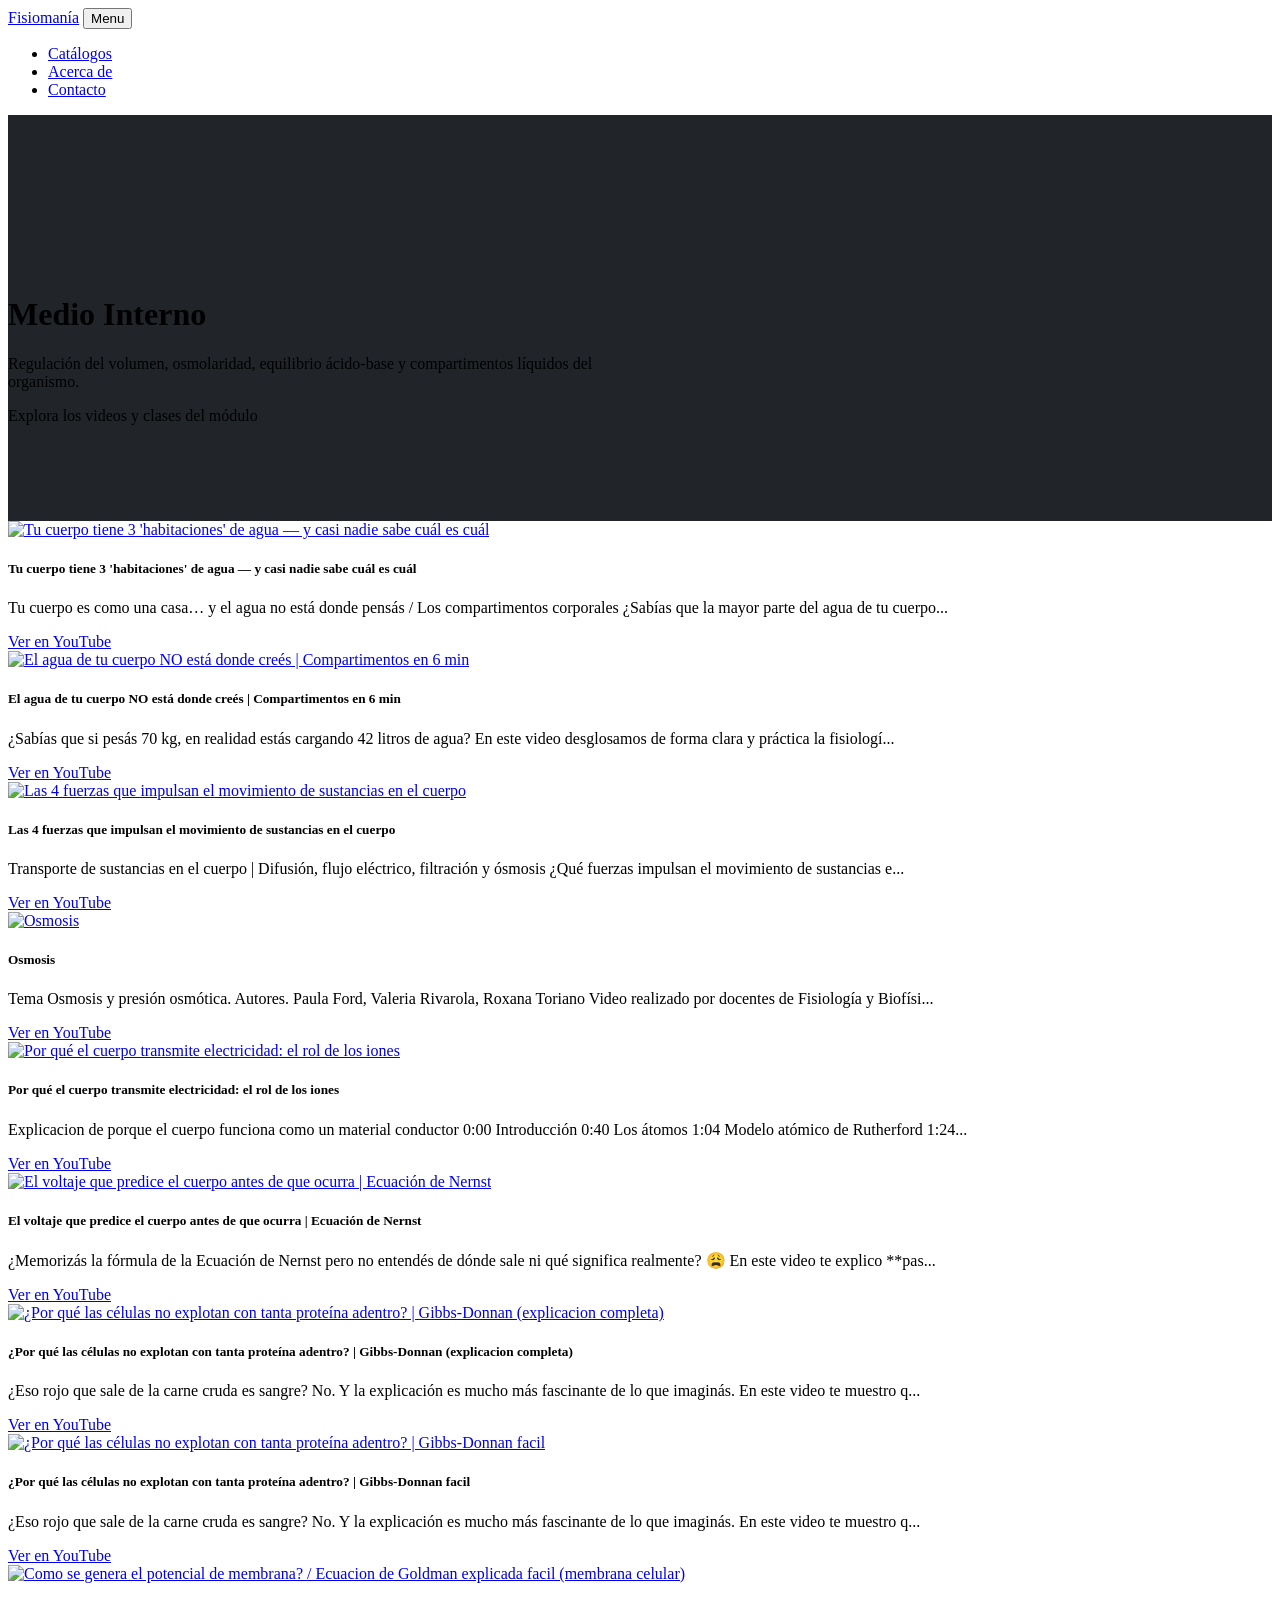
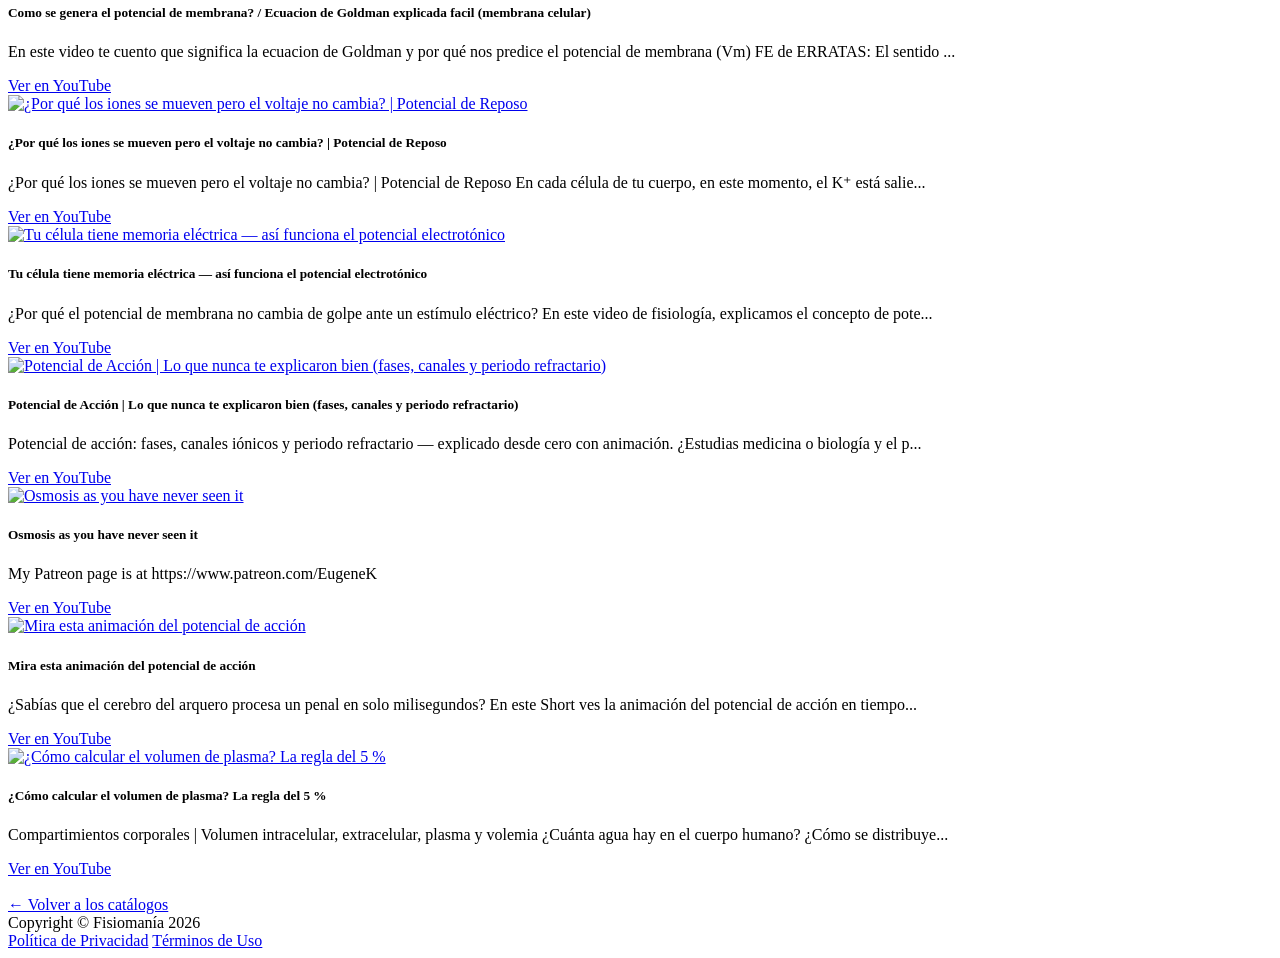
==== medio-interno.html @ 8b7e2e31 "Update medio-interno.html" ====
<!DOCTYPE html>
<html lang="es">
    <head>
       <!-- Google tag (gtag.js) -->
<script async src="https://www.googletagmanager.com/gtag/js?id=G-X6X1NQJZHP"></script>
<script>
  window.dataLayer = window.dataLayer || [];
  function gtag(){dataLayer.push(arguments);}
  gtag('js', new Date());

  gtag('config', 'G-X6X1NQJZHP');
</script>
        <meta name="description" content="Videos y clases de fisiología del medio interno: regulación del volumen, osmolaridad y compartimentos líquidos del organismo, explicados por la Dra. Valeria Rivarola." />
<meta name="keywords" content="medio interno fisiologia, osmolaridad, compartimentos liquidos corporales, equilibrio acido base, fisiologia uba" />
<meta name="author" content="Dra. Valeria Rivarola" />
<title>Medio Interno: Osmolaridad y Compartimentos Líquidos | Fisiomanía</title>

<link rel="canonical" href="https://fisiomania.github.io/web/medio-interno.html" />

<meta property="og:type" content="website" />
<meta property="og:title" content="Medio Interno: Osmolaridad y Compartimentos Líquidos | Fisiomanía" />
<meta property="og:description" content="Videos y clases de fisiología del medio interno explicados por la Dra. Valeria Rivarola." />
<meta property="og:url" content="https://fisiomania.github.io/web/medio-interno.html" />
<meta property="og:image" content="https://fisiomania.github.io/web/assets/img/Medio Interno.png" />
<meta property="og:locale" content="es_ES" />

<meta name="twitter:card" content="summary_large_image" />
<meta name="twitter:title" content="Medio Interno: Osmolaridad y Compartimentos Líquidos | Fisiomanía" />
<meta name="twitter:description" content="Videos y clases de fisiología del medio interno explicados por la Dra. Valeria Rivarola." />
<meta name="twitter:image" content="https://fisiomania.github.io/web/assets/img/Medio Interno.png" />

<script type="application/ld+json">
{
  "@context": "https://schema.org",
  "@type": "CollectionPage",
  "name": "Medio Interno - Fisiomanía",
  "description": "Videos y clases de fisiología del medio interno: regulación del volumen, osmolaridad y compartimentos líquidos del organismo.",
  "url": "https://fisiomania.github.io/web/medio-interno.html",
  "isPartOf": {
    "@type": "EducationalOrganization",
    "name": "Fisiomanía",
    "url": "https://fisiomania.github.io/web/index.html"
  }
}
</script>
    </head>
    <body id="page-top">
        <!-- Navigation-->
        <nav class="navbar navbar-expand-lg navbar-dark bg-dark fixed-top" id="mainNav">
            <div class="container">
                <a class="navbar-brand text-uppercase font-weight-bold" href="index.html">Fisiomanía</a>
                <button class="navbar-toggler" type="button" data-bs-toggle="collapse" data-bs-target="#navbarResponsive" aria-controls="navbarResponsive" aria-expanded="false" aria-label="Toggle navigation">
                    Menu
                    <i class="fas fa-bars ms-1"></i>
                </button>
                <div class="collapse navbar-collapse" id="navbarResponsive">
                    <ul class="navbar-nav text-uppercase ms-auto py-4 py-lg-0">
                        <li class="nav-item"><a class="nav-link" href="index.html#portfolio">Catálogos</a></li>
                        <li class="nav-item"><a class="nav-link" href="index.html#about">Acerca de</a></li>
                        <li class="nav-item"><a class="nav-link" href="index.html#contact">Contacto</a></li>
                    </ul>
                </div>
            </div>
        </nav>

        <!-- Masthead / Cabecera con alineación a la izquierda -->
        <header class="masthead text-white" style="padding-top: 10rem; padding-bottom: 5rem; background-color: #212529;">
            <div class="container">
                <div class="row align-items-center">
                    <div class="col-lg-8 text-start">
                        <h1 class="display-4 fw-bold mb-3">Medio Interno</h1>
                        <p class="text-white-50 mb-3" style="max-width: 600px;">Regulación del volumen, osmolaridad, equilibrio ácido-base y compartimentos líquidos del organismo.</p>
                        <p class="lead text-white mb-0">Explora los videos y clases del módulo</p>
                    </div>
                </div>
            </div>
        </header>

       <!-- Sección de Videos (Grid Dinámico con fondo oscuro) -->
        <section class="page-section bg-dark text-white py-5" id="videos-medio-interno">
            <div class="container">
                <!-- Contenedor donde se cargarán los videos desde medio-interno.json -->
                <div class="row" id="contenedor-videos">
                    <div class="text-center py-5">
                        <div class="spinner-border text-light" role="status">
                            <span class="visually-hidden">Cargando videos...</span>
                        </div>
                        <p class="text-white-50 mt-3">Cargando clases de medio interno...</p>
                    </div>
                </div>
                
                <!-- Formulario de Tally (Afuera del contenedor que se borra, para que quede fijo abajo) -->
                <div class="row justify-content-center mt-5">
                    <div class="col-lg-6 text-center">
                        <iframe data-tally-src="https://tally.so/embed/RGO5Vj?alignLeft=1&hideTitle=1&transparentBackground=1&dynamicHeight=1&source=mediointerno" loading="lazy" width="100%" height="10" frameborder="0" marginheight="0" marginwidth="0" title="Fedback Fisio Mania"></iframe>
                        <script>var d=document,w="https://tally.so/widgets/embed.js",v=function(){"undefined"!=typeof Tally?Tally.loadEmbeds():d.querySelectorAll("iframe[data-tally-src]:not([src])").forEach((function(e){e.src=e.dataset.tallySrc}))};if("undefined"!=typeof Tally)v();else if(d.querySelector('script[src="'+w+'"]')==null){var s=d.createElement("script");s.src=w,s.onload=v,s.onerror=v,d.body.appendChild(s);}</script>
                    </div>
                </div>
                
                <!-- Botón para volver al inicio -->
                <div class="text-center mt-4">
                    <a href="index.html#portfolio" class="btn btn-outline-light btn-lg text-uppercase">← Volver a los catálogos</a>
                </div>
            </div>
        </section>
        <!-- Footer-->
        <footer class="footer py-4 bg-black text-white">
            <div class="container">
                <div class="row align-items-center">
                    <div class="col-lg-4 text-lg-start">Copyright &copy; Fisiomanía 2026</div>
                    <div class="col-lg-4 my-3 my-lg-0 text-center">
                        <a class="btn btn-dark btn-social mx-2" href="https://www.youtube.com/channel/UCHf85J5ad4OTphK9Aykw3cg" target="_blank" aria-label="YouTube"><i class="fab fa-youtube"></i></a>
                    </div>
                    <div class="col-lg-4 text-lg-end">
                        <a class="link-light text-decoration-none me-3" href="#!">Política de Privacidad</a>
                        <a class="link-light text-decoration-none" href="#!">Términos de Uso</a>
                    </div>
                </div>
            </div>
        </footer>

        <!-- Bootstrap core JS-->
        <script src="https://cdn.jsdelivr.net/npm/bootstrap@5.2.3/dist/js/bootstrap.bundle.min.js"></script>
        <!-- Core theme JS-->
        <script src="js/scripts.js"></script>

        <!-- Script inteligente que detecta la página actual (medio-interno) y carga medio-interno.json automáticamente -->
        <script>
            document.addEventListener("DOMContentLoaded", function () {
                const paginaActual = window.location.pathname.split("/").pop().replace(".html", "");
                const archivoJson = (paginaActual && paginaActual !== "") ? `${paginaActual}.json` : "medio-interno.json";

                fetch(archivoJson)
                    .then(response => {
                        if (!response.ok) {
                            throw new Error(`No se pudo cargar el archivo ${archivoJson}.`);
                        }
                        return response.json();
                    })
                    .then(videos => {
                        const contenedor = document.getElementById('contenedor-videos');
                        contenedor.innerHTML = ""; // Limpiar indicador de carga

                        if (videos.length === 0) {
                            contenedor.innerHTML = '<div class="col-12 text-center"><p class="text-white-50">No hay videos disponibles en este momento.</p></div>';
                            return;
                        }

                        videos.forEach(video => {
                            const videoUrl = `https://www.youtube.com/watch?v=${video.videoId}`;
                            
                            let desc = video.description ? video.description : "Sin descripción disponible.";
                            if (desc.length > 140) {
                                desc = desc.substring(0, 140) + "...";
                            }

                            const col = document.createElement('div');
                            col.className = "col-lg-4 col-sm-6 mb-4";
                            
                            col.innerHTML = `
                                <div class="card h-100 shadow border-secondary bg-secondary text-white">
                                    <!-- Miniatura como link directo a YouTube sin flechas ni capas -->
                                    <a href="${videoUrl}" target="_blank">
                                        <img src="${video.thumbnail}" class="card-img-top" alt="${video.title}" style="height: 200px; object-fit: cover;">
                                    </a>
                                    <!-- Cuerpo de la tarjeta -->
                                    <div class="card-body d-flex flex-column">
                                        <h5 class="card-title fw-bold text-white fs-6 mb-2">${video.title}</h5>
                                        <div class="p-3 bg-dark rounded shadow-sm mt-2 border-start border-primary border-4 flex-grow-1">
                                            <p class="card-text text-light small mb-0">${desc}</p>
                                        </div>
                                        <div class="mt-3">
                                            <a href="${videoUrl}" target="_blank" class="btn btn-sm btn-light text-uppercase fw-bold w-100">
                                                Ver en YouTube <i class="fas fa-external-link-alt ms-1"></i>
                                            </a>
                                        </div>
                                    </div>
                                </div>
                            `;
                            contenedor.appendChild(col);
                        });
                    })
                    .catch(error => {
                        console.error("Error:", error);
                        document.getElementById('contenedor-videos').innerHTML = `
                            <div class="col-12 text-center">
                                <div class="alert alert-warning shadow-sm" role="alert">
                                    <i class="fas fa-exclamation-triangle me-2"></i> 
                                    Aún no se ha generado el archivo <strong>${archivoJson}</strong>. Ejecuta tu script de Python <code class="text-dark">actualizar_videos.py</code> para crearlo.
                                </div>
                            </div>
                        `;
                    });
            });
        </script>
    </body>
</html>
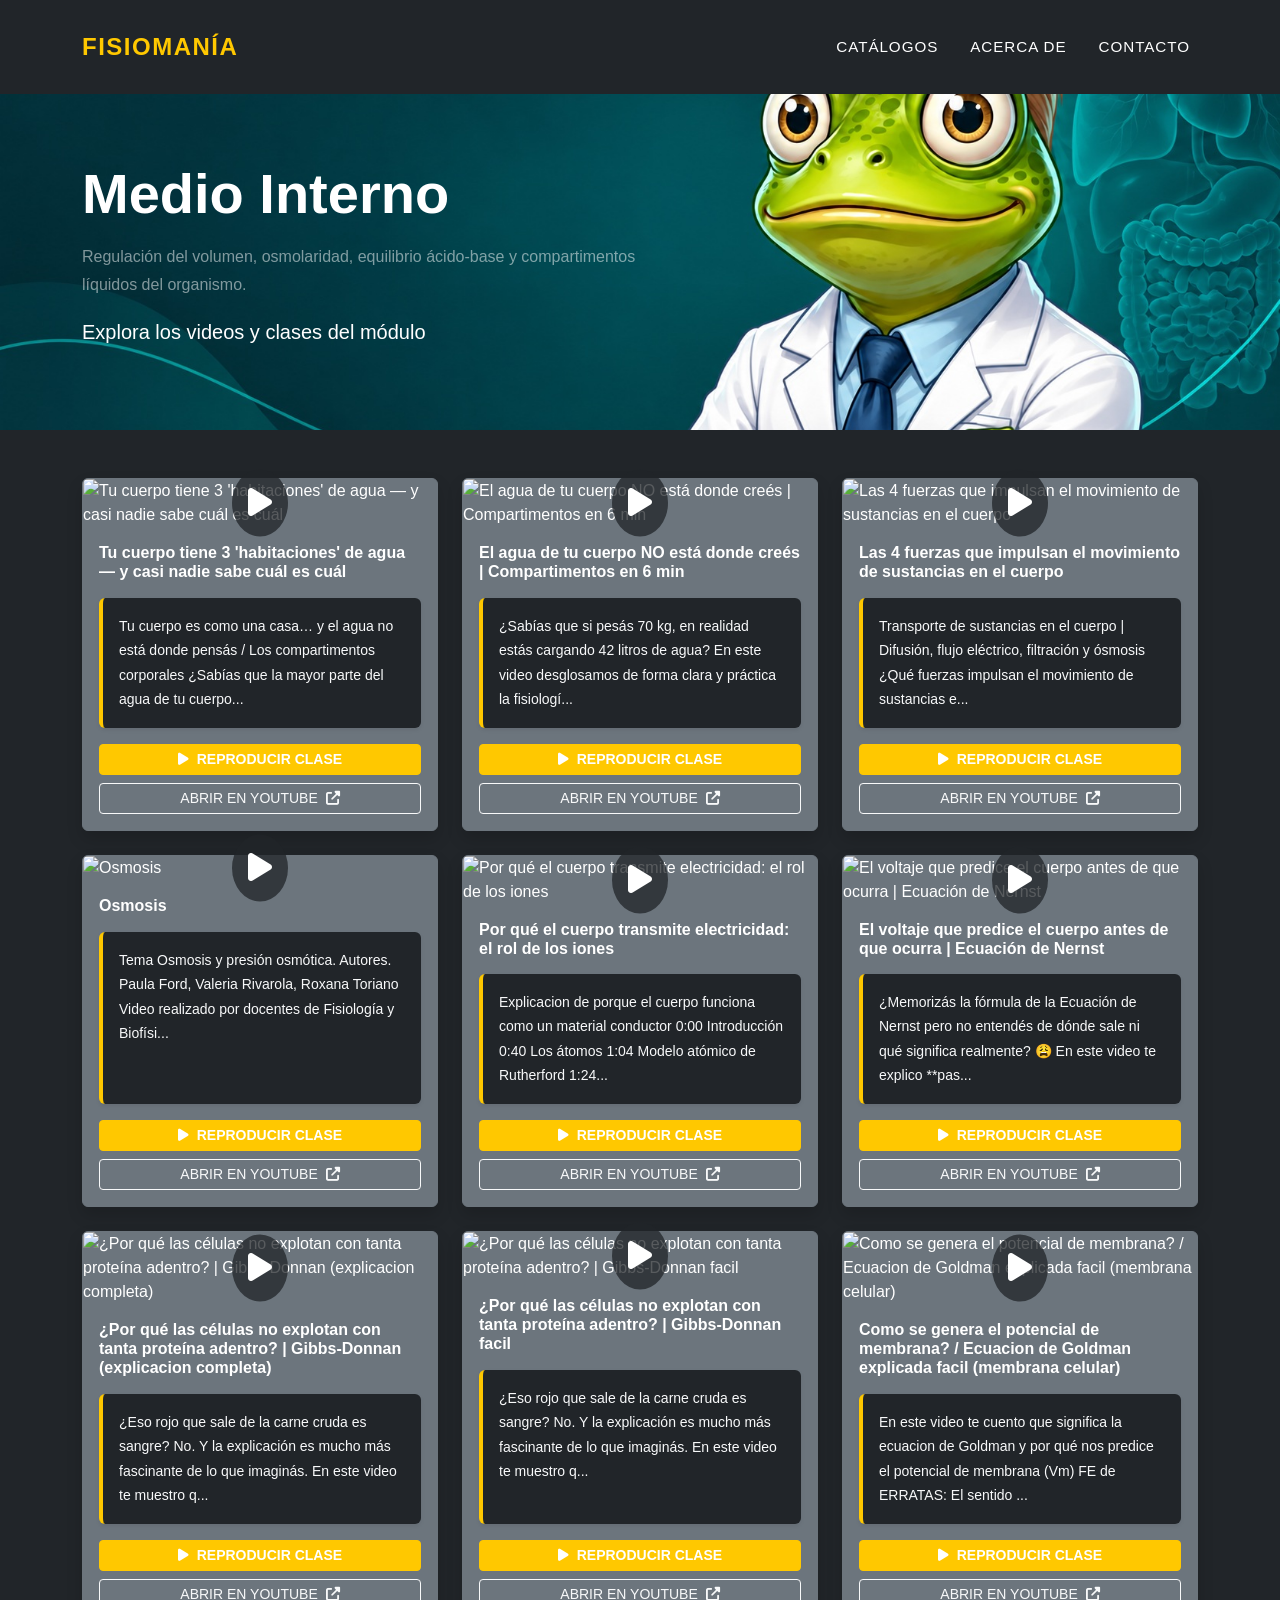
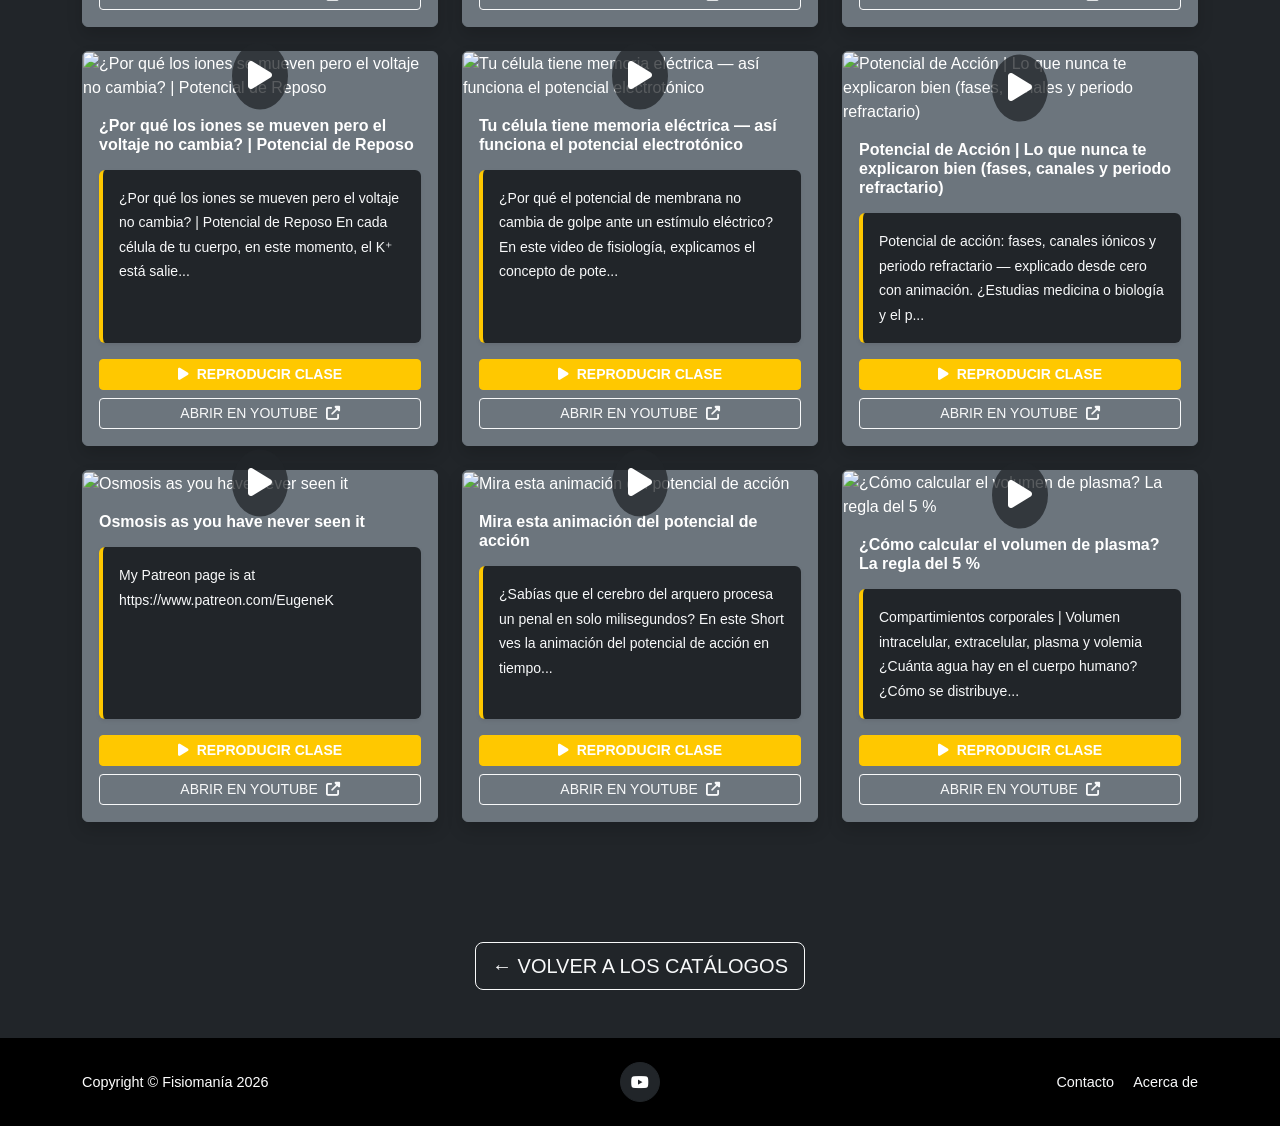
==== commit a567625e: "Update medio-interno.html" ====
--- a/medio-interno.html
+++ b/medio-interno.html
@@ -1,56 +1,65 @@
 <!DOCTYPE html>
 <html lang="es">
     <head>
-       <!-- Google tag (gtag.js) -->
-<script async src="https://www.googletagmanager.com/gtag/js?id=G-X6X1NQJZHP"></script>
-<script>
-  window.dataLayer = window.dataLayer || [];
-  function gtag(){dataLayer.push(arguments);}
-  gtag('js', new Date());
-
-  gtag('config', 'G-X6X1NQJZHP');
-</script>
+        <!-- Google tag (gtag.js) -->
+        <script async src="https://www.googletagmanager.com/gtag/js?id=G-X6X1NQJZHP"></script>
+        <script>
+            window.dataLayer = window.dataLayer || [];
+            function gtag(){dataLayer.push(arguments);}
+            gtag('js', new Date());
+            gtag('config', 'G-X6X1NQJZHP');
+        </script>
+
+        <meta charset="UTF-8">
+        <meta name="viewport" content="width=device-width, initial-scale=1.0">
         <meta name="description" content="Videos y clases de fisiología del medio interno: regulación del volumen, osmolaridad y compartimentos líquidos del organismo, explicados por la Dra. Valeria Rivarola." />
-<meta name="keywords" content="medio interno fisiologia, osmolaridad, compartimentos liquidos corporales, equilibrio acido base, fisiologia uba" />
-<meta name="author" content="Dra. Valeria Rivarola" />
-<title>Medio Interno: Osmolaridad y Compartimentos Líquidos | Fisiomanía</title>
-
-<link rel="canonical" href="https://fisiomania.github.io/web/medio-interno.html" />
-
-<meta property="og:type" content="website" />
-<meta property="og:title" content="Medio Interno: Osmolaridad y Compartimentos Líquidos | Fisiomanía" />
-<meta property="og:description" content="Videos y clases de fisiología del medio interno explicados por la Dra. Valeria Rivarola." />
-<meta property="og:url" content="https://fisiomania.github.io/web/medio-interno.html" />
-<meta property="og:image" content="https://fisiomania.github.io/web/assets/img/Medio Interno.png" />
-<meta property="og:locale" content="es_ES" />
-
-<meta name="twitter:card" content="summary_large_image" />
-<meta name="twitter:title" content="Medio Interno: Osmolaridad y Compartimentos Líquidos | Fisiomanía" />
-<meta name="twitter:description" content="Videos y clases de fisiología del medio interno explicados por la Dra. Valeria Rivarola." />
-<meta name="twitter:image" content="https://fisiomania.github.io/web/assets/img/Medio Interno.png" />
-
-<script type="application/ld+json">
-{
-  "@context": "https://schema.org",
-  "@type": "CollectionPage",
-  "name": "Medio Interno - Fisiomanía",
-  "description": "Videos y clases de fisiología del medio interno: regulación del volumen, osmolaridad y compartimentos líquidos del organismo.",
-  "url": "https://fisiomania.github.io/web/medio-interno.html",
-  "isPartOf": {
-    "@type": "EducationalOrganization",
-    "name": "Fisiomanía",
-    "url": "https://fisiomania.github.io/web/index.html"
-  }
-}
-</script>
+        <meta name="keywords" content="medio interno fisiologia, osmolaridad, compartimentos liquidos corporales, equilibrio acido base, fisiologia uba" />
+        <meta name="author" content="Dra. Valeria Rivarola" />
+        <title>Medio Interno: Osmolaridad y Compartimentos Líquidos | Fisiomanía</title>
+
+        <link rel="canonical" href="https://fisiomania.github.io/web/medio-interno.html" />
+        <link rel="icon" type="image/x-icon" href="assets/favicon.ico">
+
+        <!-- Hojas de estilo CSS y Fuentes -->
+        <link rel="stylesheet" href="https://cdnjs.cloudflare.com/ajax/libs/font-awesome/6.4.0/css/all.min.css">
+        <link rel="stylesheet" href="css/styles.css">
+
+        <!-- Open Graph / Meta Social -->
+        <meta property="og:type" content="website" />
+        <meta property="og:title" content="Medio Interno: Osmolaridad y Compartimentos Líquidos | Fisiomanía" />
+        <meta property="og:description" content="Videos y clases de fisiología del medio interno explicados por la Dra. Valeria Rivarola." />
+        <meta property="og:url" content="https://fisiomania.github.io/web/medio-interno.html" />
+        <meta property="og:image" content="https://fisiomania.github.io/web/assets/img/Medio Interno.png" />
+        <meta property="og:locale" content="es_ES" />
+
+        <meta name="twitter:card" content="summary_large_image" />
+        <meta name="twitter:title" content="Medio Interno: Osmolaridad y Compartimentos Líquidos | Fisiomanía" />
+        <meta name="twitter:description" content="Videos y clases de fisiología del medio interno explicados por la Dra. Valeria Rivarola." />
+        <meta name="twitter:image" content="https://fisiomania.github.io/web/assets/img/Medio Interno.png" />
+
+        <script type="application/ld+json">
+        {
+          "@context": "https://schema.org",
+          "@type": "CollectionPage",
+          "name": "Medio Interno - Fisiomanía",
+          "description": "Videos y clases de fisiología del medio interno: regulación del volumen, osmolaridad y compartimentos líquidos del organismo.",
+          "url": "https://fisiomania.github.io/web/medio-interno.html",
+          "isPartOf": {
+            "@type": "EducationalOrganization",
+            "name": "Fisiomanía",
+            "url": "https://fisiomania.github.io/web/index.html"
+          }
+        }
+        </script>
     </head>
     <body id="page-top">
-        <!-- Navigation-->
+        
+        <!-- Navegación -->
         <nav class="navbar navbar-expand-lg navbar-dark bg-dark fixed-top" id="mainNav">
             <div class="container">
                 <a class="navbar-brand text-uppercase font-weight-bold" href="index.html">Fisiomanía</a>
                 <button class="navbar-toggler" type="button" data-bs-toggle="collapse" data-bs-target="#navbarResponsive" aria-controls="navbarResponsive" aria-expanded="false" aria-label="Toggle navigation">
-                    Menu
+                    Menú
                     <i class="fas fa-bars ms-1"></i>
                 </button>
                 <div class="collapse navbar-collapse" id="navbarResponsive">
@@ -63,7 +72,7 @@
             </div>
         </nav>
 
-        <!-- Masthead / Cabecera con alineación a la izquierda -->
+        <!-- Cabecera -->
         <header class="masthead text-white" style="padding-top: 10rem; padding-bottom: 5rem; background-color: #212529;">
             <div class="container">
                 <div class="row align-items-center">
@@ -76,9 +85,10 @@
             </div>
         </header>
 
-       <!-- Sección de Videos (Grid Dinámico con fondo oscuro) -->
+        <!-- Sección de Videos (Grid Dinámico) -->
         <section class="page-section bg-dark text-white py-5" id="videos-medio-interno">
             <div class="container">
+                
                 <!-- Contenedor donde se cargarán los videos desde medio-interno.json -->
                 <div class="row" id="contenedor-videos">
                     <div class="text-center py-5">
@@ -89,21 +99,39 @@
                     </div>
                 </div>
                 
-                <!-- Formulario de Tally (Afuera del contenedor que se borra, para que quede fijo abajo) -->
+                <!-- Formulario de Feedback (Tally) -->
                 <div class="row justify-content-center mt-5">
                     <div class="col-lg-6 text-center">
-                        <iframe data-tally-src="https://tally.so/embed/RGO5Vj?alignLeft=1&hideTitle=1&transparentBackground=1&dynamicHeight=1&source=mediointerno" loading="lazy" width="100%" height="10" frameborder="0" marginheight="0" marginwidth="0" title="Fedback Fisio Mania"></iframe>
+                        <iframe data-tally-src="https://tally.so/embed/RGO5Vj?alignLeft=1&hideTitle=1&transparentBackground=1&dynamicHeight=1&source=mediointerno" loading="lazy" width="100%" height="10" frameborder="0" marginheight="0" marginwidth="0" title="Feedback Fisio Mania"></iframe>
                         <script>var d=document,w="https://tally.so/widgets/embed.js",v=function(){"undefined"!=typeof Tally?Tally.loadEmbeds():d.querySelectorAll("iframe[data-tally-src]:not([src])").forEach((function(e){e.src=e.dataset.tallySrc}))};if("undefined"!=typeof Tally)v();else if(d.querySelector('script[src="'+w+'"]')==null){var s=d.createElement("script");s.src=w,s.onload=v,s.onerror=v,d.body.appendChild(s);}</script>
                     </div>
                 </div>
                 
-                <!-- Botón para volver al inicio -->
+                <!-- Botón de retorno -->
                 <div class="text-center mt-4">
                     <a href="index.html#portfolio" class="btn btn-outline-light btn-lg text-uppercase">← Volver a los catálogos</a>
                 </div>
             </div>
         </section>
-        <!-- Footer-->
+
+        <!-- Modal de Reproducción de Video Integrado -->
+        <div class="modal fade" id="videoModal" tabindex="-1" aria-labelledby="videoModalLabel" aria-hidden="true">
+            <div class="modal-dialog modal-dialog-centered modal-lg">
+                <div class="modal-content bg-dark text-white border-secondary">
+                    <div class="modal-header border-secondary">
+                        <h5 class="modal-title fs-6 fw-bold" id="videoModalLabel">Clase en video</h5>
+                        <button type="button" class="btn-close btn-close-white" data-bs-dismiss="modal" aria-label="Cerrar"></button>
+                    </div>
+                    <div class="modal-body p-0">
+                        <div class="ratio ratio-16x9">
+                            <iframe id="videoIframe" src="" title="Video de Fisiomanía" allowfullscreen allow="autoplay"></iframe>
+                        </div>
+                    </div>
+                </div>
+            </div>
+        </div>
+
+        <!-- Footer -->
         <footer class="footer py-4 bg-black text-white">
             <div class="container">
                 <div class="row align-items-center">
@@ -112,23 +140,39 @@
                         <a class="btn btn-dark btn-social mx-2" href="https://www.youtube.com/channel/UCHf85J5ad4OTphK9Aykw3cg" target="_blank" aria-label="YouTube"><i class="fab fa-youtube"></i></a>
                     </div>
                     <div class="col-lg-4 text-lg-end">
-                        <a class="link-light text-decoration-none me-3" href="#!">Política de Privacidad</a>
-                        <a class="link-light text-decoration-none" href="#!">Términos de Uso</a>
+                        <a class="link-light text-decoration-none me-3" href="index.html#contact">Contacto</a>
+                        <a class="link-light text-decoration-none" href="index.html#about">Acerca de</a>
                     </div>
                 </div>
             </div>
         </footer>
 
-        <!-- Bootstrap core JS-->
+        <!-- Scripts JS -->
         <script src="https://cdn.jsdelivr.net/npm/bootstrap@5.2.3/dist/js/bootstrap.bundle.min.js"></script>
-        <!-- Core theme JS-->
         <script src="js/scripts.js"></script>
 
-        <!-- Script inteligente que detecta la página actual (medio-interno) y carga medio-interno.json automáticamente -->
+        <!-- Script de Carga Dinámica de Videos -->
         <script>
             document.addEventListener("DOMContentLoaded", function () {
                 const paginaActual = window.location.pathname.split("/").pop().replace(".html", "");
                 const archivoJson = (paginaActual && paginaActual !== "") ? `${paginaActual}.json` : "medio-interno.json";
+
+                const videoModal = document.getElementById('videoModal');
+                const videoIframe = document.getElementById('videoIframe');
+
+                // Limpiar iframe al cerrar el modal para detener la reproducción de audio
+                if (videoModal) {
+                    videoModal.addEventListener('hidden.bs.modal', function () {
+                        videoIframe.src = "";
+                    });
+                }
+
+                window.reproducirVideo = function(videoId, title) {
+                    document.getElementById('videoModalLabel').textContent = title;
+                    videoIframe.src = `https://www.youtube.com/embed/${videoId}?autoplay=1`;
+                    const modal = new bootstrap.Modal(videoModal);
+                    modal.show();
+                };
 
                 fetch(archivoJson)
                     .then(response => {
@@ -139,7 +183,7 @@
                     })
                     .then(videos => {
                         const contenedor = document.getElementById('contenedor-videos');
-                        contenedor.innerHTML = ""; // Limpiar indicador de carga
+                        contenedor.innerHTML = "";
 
                         if (videos.length === 0) {
                             contenedor.innerHTML = '<div class="col-12 text-center"><p class="text-white-50">No hay videos disponibles en este momento.</p></div>';
@@ -159,19 +203,23 @@
                             
                             col.innerHTML = `
                                 <div class="card h-100 shadow border-secondary bg-secondary text-white">
-                                    <!-- Miniatura como link directo a YouTube sin flechas ni capas -->
-                                    <a href="${videoUrl}" target="_blank">
+                                    <div class="position-relative style="cursor: pointer;" onclick="reproducirVideo('${video.videoId}', '${video.title.replace(/'/g, "\\'")}')">
                                         <img src="${video.thumbnail}" class="card-img-top" alt="${video.title}" style="height: 200px; object-fit: cover;">
-                                    </a>
-                                    <!-- Cuerpo de la tarjeta -->
+                                        <div class="position-absolute top-50 start-50 translate-middle text-white bg-dark bg-opacity-75 rounded-circle p-3">
+                                            <i class="fas fa-play fa-2x"></i>
+                                        </div>
+                                    </div>
                                     <div class="card-body d-flex flex-column">
                                         <h5 class="card-title fw-bold text-white fs-6 mb-2">${video.title}</h5>
                                         <div class="p-3 bg-dark rounded shadow-sm mt-2 border-start border-primary border-4 flex-grow-1">
                                             <p class="card-text text-light small mb-0">${desc}</p>
                                         </div>
-                                        <div class="mt-3">
-                                            <a href="${videoUrl}" target="_blank" class="btn btn-sm btn-light text-uppercase fw-bold w-100">
-                                                Ver en YouTube <i class="fas fa-external-link-alt ms-1"></i>
+                                        <div class="mt-3 d-grid gap-2">
+                                            <button onclick="reproducirVideo('${video.videoId}', '${video.title.replace(/'/g, "\\'")}')" class="btn btn-sm btn-primary text-uppercase fw-bold">
+                                                <i class="fas fa-play me-1"></i> Reproducir Clase
+                                            </button>
+                                            <a href="${videoUrl}" target="_blank" rel="noopener" class="btn btn-sm btn-outline-light text-uppercase">
+                                                Abrir en YouTube <i class="fas fa-external-link-alt ms-1"></i>
                                             </a>
                                         </div>
                                     </div>
@@ -184,7 +232,7 @@
                         console.error("Error:", error);
                         document.getElementById('contenedor-videos').innerHTML = `
                             <div class="col-12 text-center">
-                                <div class="alert alert-warning shadow-sm" role="alert">
+                                <div class="alert alert-warning shadow-sm text-dark" role="alert">
                                     <i class="fas fa-exclamation-triangle me-2"></i> 
                                     Aún no se ha generado el archivo <strong>${archivoJson}</strong>. Ejecuta tu script de Python <code class="text-dark">actualizar_videos.py</code> para crearlo.
                                 </div>
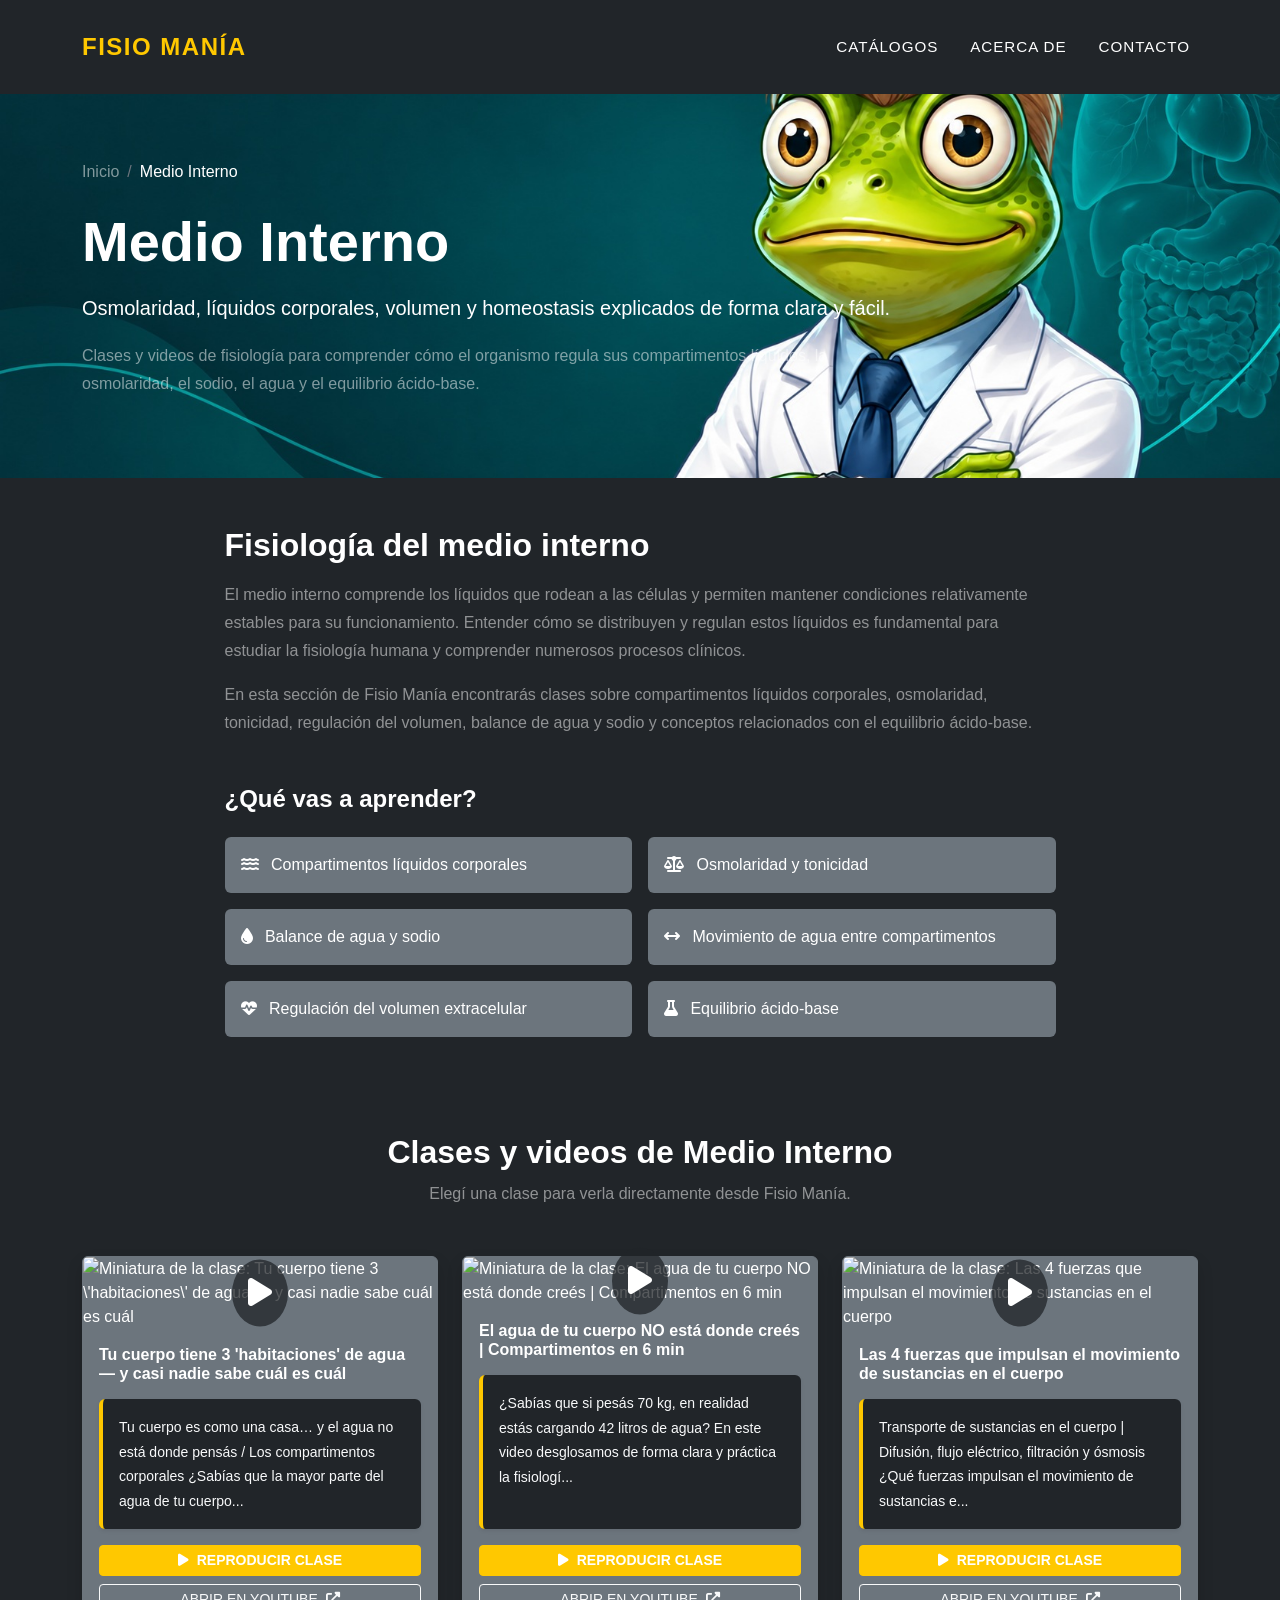
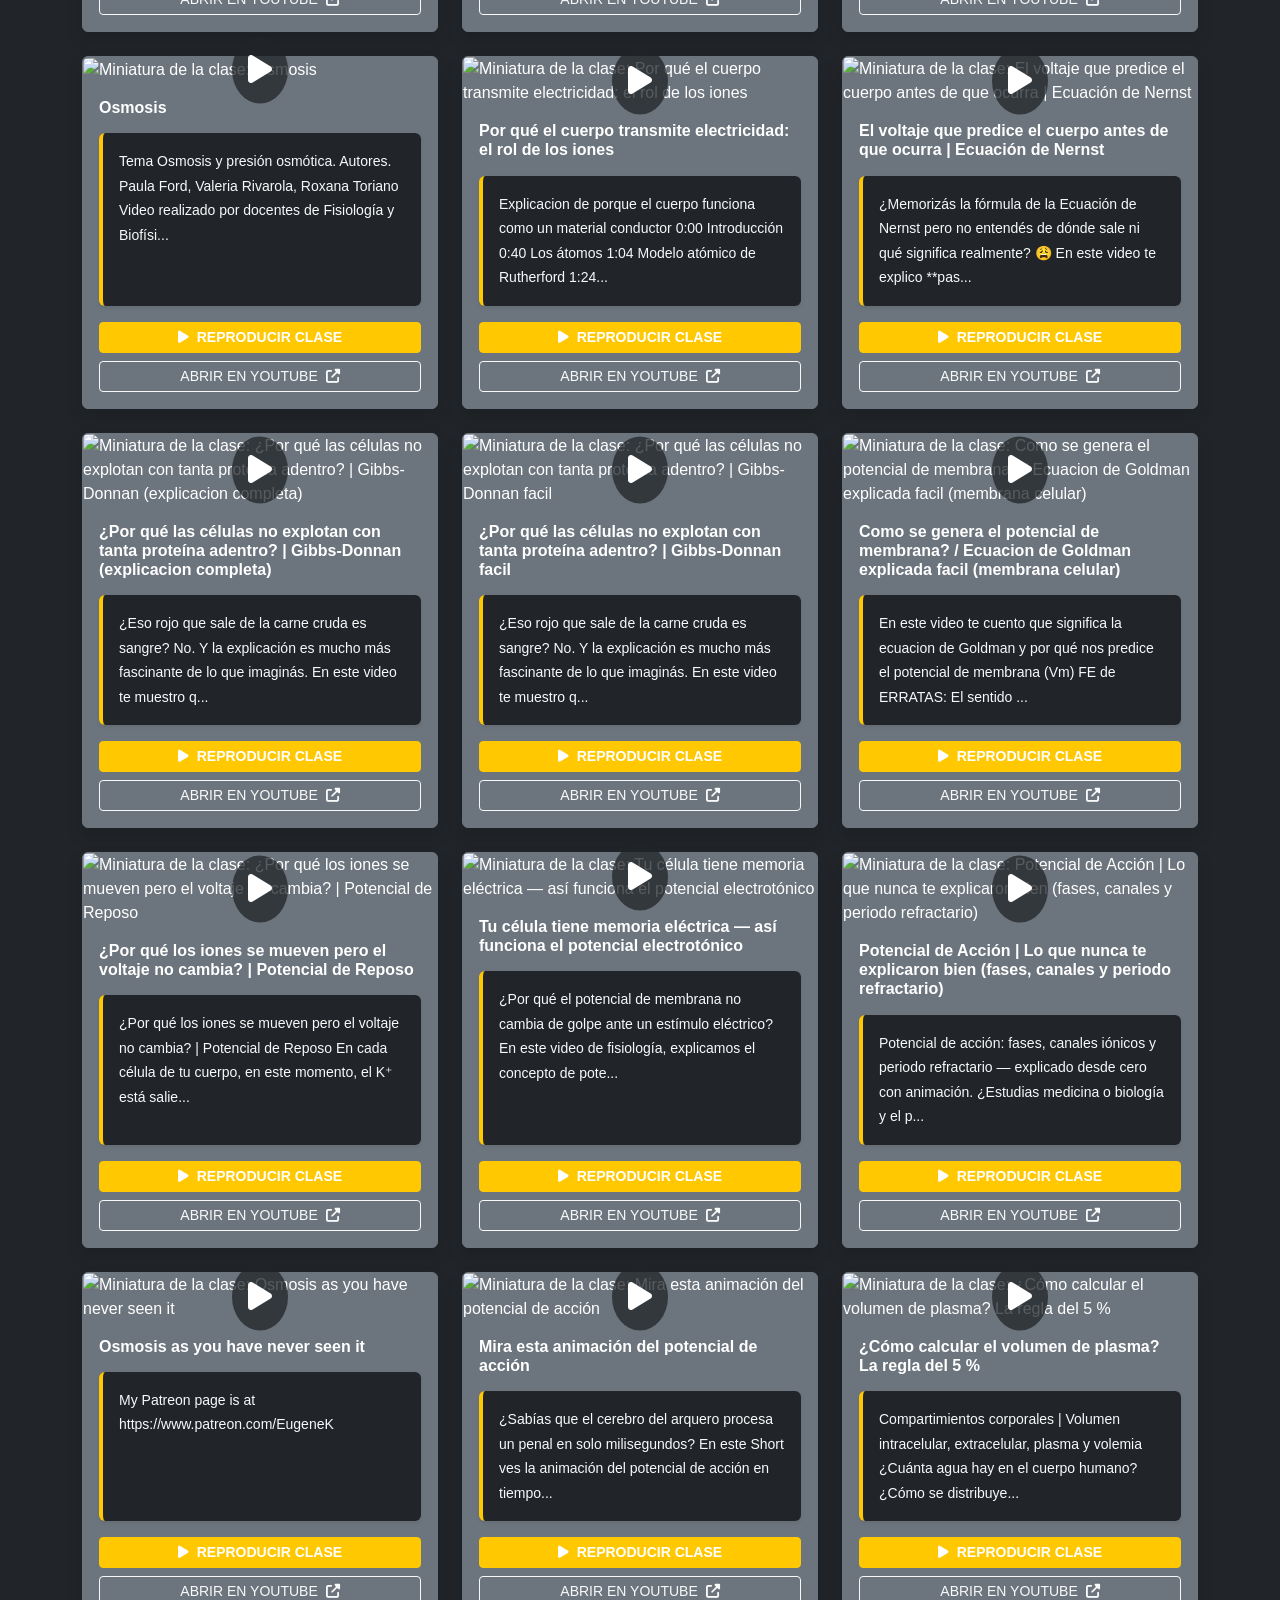
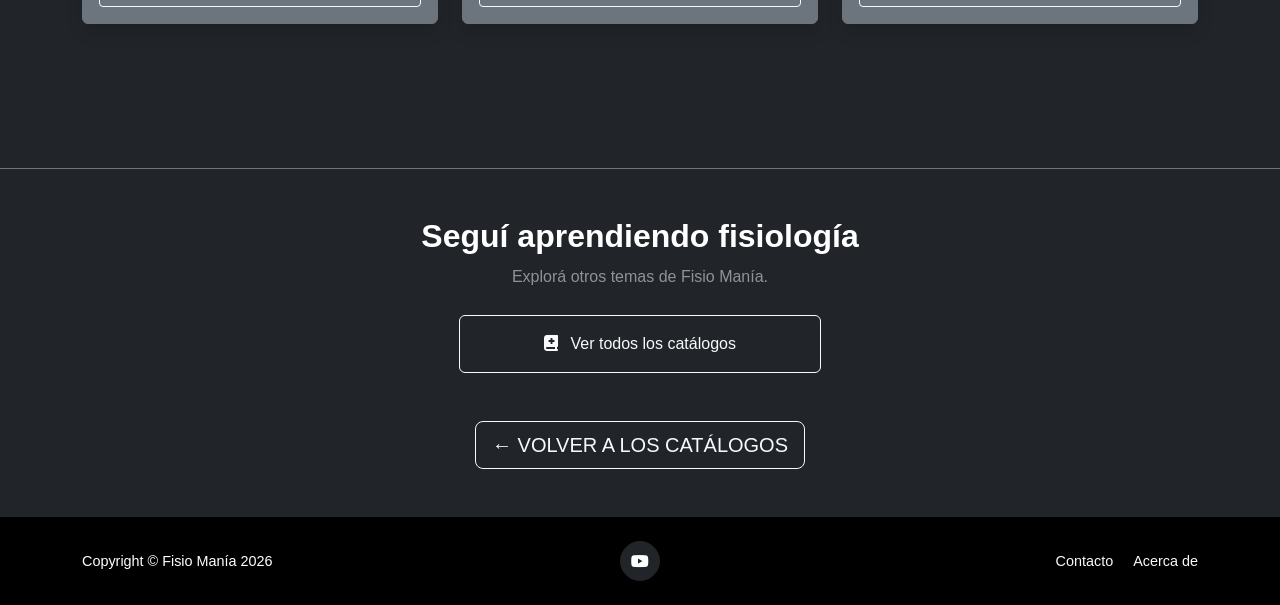
==== commit afdeec7c: "Update medio-interno.html" ====
--- a/medio-interno.html
+++ b/medio-interno.html
@@ -1,245 +1,968 @@
 <!DOCTYPE html>
 <html lang="es">
-    <head>
-        <!-- Google tag (gtag.js) -->
-        <script async src="https://www.googletagmanager.com/gtag/js?id=G-X6X1NQJZHP"></script>
-        <script>
-            window.dataLayer = window.dataLayer || [];
-            function gtag(){dataLayer.push(arguments);}
-            gtag('js', new Date());
-            gtag('config', 'G-X6X1NQJZHP');
-        </script>
-
-        <meta charset="UTF-8">
-        <meta name="viewport" content="width=device-width, initial-scale=1.0">
-        <meta name="description" content="Videos y clases de fisiología del medio interno: regulación del volumen, osmolaridad y compartimentos líquidos del organismo, explicados por la Dra. Valeria Rivarola." />
-        <meta name="keywords" content="medio interno fisiologia, osmolaridad, compartimentos liquidos corporales, equilibrio acido base, fisiologia uba" />
-        <meta name="author" content="Dra. Valeria Rivarola" />
-        <title>Medio Interno: Osmolaridad y Compartimentos Líquidos | Fisiomanía</title>
-
-        <link rel="canonical" href="https://fisiomania.github.io/web/medio-interno.html" />
-        <link rel="icon" type="image/x-icon" href="assets/favicon.ico">
-
-        <!-- Hojas de estilo CSS y Fuentes -->
-        <link rel="stylesheet" href="https://cdnjs.cloudflare.com/ajax/libs/font-awesome/6.4.0/css/all.min.css">
-        <link rel="stylesheet" href="css/styles.css">
-
-        <!-- Open Graph / Meta Social -->
-        <meta property="og:type" content="website" />
-        <meta property="og:title" content="Medio Interno: Osmolaridad y Compartimentos Líquidos | Fisiomanía" />
-        <meta property="og:description" content="Videos y clases de fisiología del medio interno explicados por la Dra. Valeria Rivarola." />
-        <meta property="og:url" content="https://fisiomania.github.io/web/medio-interno.html" />
-        <meta property="og:image" content="https://fisiomania.github.io/web/assets/img/Medio Interno.png" />
-        <meta property="og:locale" content="es_ES" />
-
-        <meta name="twitter:card" content="summary_large_image" />
-        <meta name="twitter:title" content="Medio Interno: Osmolaridad y Compartimentos Líquidos | Fisiomanía" />
-        <meta name="twitter:description" content="Videos y clases de fisiología del medio interno explicados por la Dra. Valeria Rivarola." />
-        <meta name="twitter:image" content="https://fisiomania.github.io/web/assets/img/Medio Interno.png" />
-
-        <script type="application/ld+json">
-        {
-          "@context": "https://schema.org",
-          "@type": "CollectionPage",
-          "name": "Medio Interno - Fisiomanía",
-          "description": "Videos y clases de fisiología del medio interno: regulación del volumen, osmolaridad y compartimentos líquidos del organismo.",
-          "url": "https://fisiomania.github.io/web/medio-interno.html",
-          "isPartOf": {
+<head>
+
+    <!-- Google tag (gtag.js) -->
+    <script async src="https://www.googletagmanager.com/gtag/js?id=G-X6X1NQJZHP"></script>
+    <script>
+        window.dataLayer = window.dataLayer || [];
+        function gtag(){dataLayer.push(arguments);}
+        gtag('js', new Date());
+        gtag('config', 'G-X6X1NQJZHP');
+    </script>
+
+    <meta charset="UTF-8">
+    <meta name="viewport" content="width=device-width, initial-scale=1.0">
+
+    <!-- SEO -->
+    <title>Medio Interno: Osmolaridad, Líquidos Corporales y Homeostasis | Fisio Manía</title>
+
+    <meta name="description" content="Clases y videos de fisiología del medio interno: compartimentos líquidos, osmolaridad, tonicidad, volumen, sodio y equilibrio ácido-base. Fisiología explicada fácil para estudiantes de ciencias de la salud.">
+
+    <meta name="author" content="Dra. Valeria Rivarola">
+
+    <meta name="robots" content="index, follow">
+
+    <link rel="canonical" href="https://fisiomania.com.ar/medio-interno.html">
+
+    <link rel="icon" type="image/x-icon" href="assets/favicon.ico">
+
+
+    <!-- Open Graph -->
+    <meta property="og:type" content="website">
+    <meta property="og:site_name" content="Fisio Manía">
+    <meta property="og:title" content="Medio Interno: Osmolaridad, Líquidos Corporales y Homeostasis | Fisio Manía">
+    <meta property="og:description" content="Clases y videos de fisiología sobre compartimentos líquidos, osmolaridad, volumen, sodio y equilibrio ácido-base.">
+    <meta property="og:url" content="https://fisiomania.com.ar/medio-interno.html">
+    <meta property="og:image" content="https://fisiomania.com.ar/assets/img/Medio%20Interno.png">
+    <meta property="og:locale" content="es_AR">
+
+
+    <!-- Twitter / X -->
+    <meta name="twitter:card" content="summary_large_image">
+    <meta name="twitter:title" content="Medio Interno: Osmolaridad, Líquidos Corporales y Homeostasis | Fisio Manía">
+    <meta name="twitter:description" content="Clases y videos de fisiología sobre compartimentos líquidos, osmolaridad, volumen, sodio y equilibrio ácido-base.">
+    <meta name="twitter:image" content="https://fisiomania.com.ar/assets/img/Medio%20Interno.png">
+
+
+    <!-- Schema.org: CollectionPage -->
+    <script type="application/ld+json">
+    {
+        "@context": "https://schema.org",
+        "@type": "CollectionPage",
+        "@id": "https://fisiomania.com.ar/medio-interno.html#webpage",
+        "name": "Medio Interno - Fisio Manía",
+        "headline": "Medio Interno: Osmolaridad, Líquidos Corporales y Homeostasis",
+        "description": "Clases y videos de fisiología del medio interno sobre compartimentos líquidos, osmolaridad, volumen, sodio y equilibrio ácido-base.",
+        "url": "https://fisiomania.com.ar/medio-interno.html",
+        "inLanguage": "es-AR",
+        "isPartOf": {
+            "@type": "WebSite",
+            "@id": "https://fisiomania.com.ar/#website",
+            "name": "Fisio Manía",
+            "url": "https://fisiomania.com.ar/"
+        },
+        "about": {
+            "@type": "Thing",
+            "name": "Fisiología del medio interno"
+        },
+        "publisher": {
             "@type": "EducationalOrganization",
-            "name": "Fisiomanía",
-            "url": "https://fisiomania.github.io/web/index.html"
-          }
+            "name": "Fisio Manía",
+            "url": "https://fisiomania.com.ar/"
         }
-        </script>
-    </head>
-    <body id="page-top">
-        
-        <!-- Navegación -->
-        <nav class="navbar navbar-expand-lg navbar-dark bg-dark fixed-top" id="mainNav">
-            <div class="container">
-                <a class="navbar-brand text-uppercase font-weight-bold" href="index.html">Fisiomanía</a>
-                <button class="navbar-toggler" type="button" data-bs-toggle="collapse" data-bs-target="#navbarResponsive" aria-controls="navbarResponsive" aria-expanded="false" aria-label="Toggle navigation">
-                    Menú
-                    <i class="fas fa-bars ms-1"></i>
-                </button>
-                <div class="collapse navbar-collapse" id="navbarResponsive">
-                    <ul class="navbar-nav text-uppercase ms-auto py-4 py-lg-0">
-                        <li class="nav-item"><a class="nav-link" href="index.html#portfolio">Catálogos</a></li>
-                        <li class="nav-item"><a class="nav-link" href="index.html#about">Acerca de</a></li>
-                        <li class="nav-item"><a class="nav-link" href="index.html#contact">Contacto</a></li>
-                    </ul>
-                </div>
-            </div>
-        </nav>
-
-        <!-- Cabecera -->
-        <header class="masthead text-white" style="padding-top: 10rem; padding-bottom: 5rem; background-color: #212529;">
-            <div class="container">
-                <div class="row align-items-center">
-                    <div class="col-lg-8 text-start">
-                        <h1 class="display-4 fw-bold mb-3">Medio Interno</h1>
-                        <p class="text-white-50 mb-3" style="max-width: 600px;">Regulación del volumen, osmolaridad, equilibrio ácido-base y compartimentos líquidos del organismo.</p>
-                        <p class="lead text-white mb-0">Explora los videos y clases del módulo</p>
+    }
+    </script>
+
+
+    <!-- Schema.org: Breadcrumb -->
+    <script type="application/ld+json">
+    {
+        "@context": "https://schema.org",
+        "@type": "BreadcrumbList",
+        "itemListElement": [
+            {
+                "@type": "ListItem",
+                "position": 1,
+                "name": "Inicio",
+                "item": "https://fisiomania.com.ar/"
+            },
+            {
+                "@type": "ListItem",
+                "position": 2,
+                "name": "Medio Interno",
+                "item": "https://fisiomania.com.ar/medio-interno.html"
+            }
+        ]
+    }
+    </script>
+
+
+    <!-- Bootstrap -->
+    <link rel="stylesheet"
+          href="https://cdn.jsdelivr.net/npm/bootstrap@5.2.3/dist/css/bootstrap.min.css">
+
+    <!-- Font Awesome -->
+    <link rel="stylesheet"
+          href="https://cdnjs.cloudflare.com/ajax/libs/font-awesome/6.4.0/css/all.min.css">
+
+    <!-- Estilos propios -->
+    <link rel="stylesheet" href="css/styles.css">
+
+</head>
+
+
+<body id="page-top">
+
+
+    <!-- ==========================================
+         NAVEGACIÓN
+    =========================================== -->
+
+    <nav class="navbar navbar-expand-lg navbar-dark bg-dark fixed-top" id="mainNav">
+
+        <div class="container">
+
+            <a class="navbar-brand text-uppercase fw-bold"
+               href="index.html"
+               aria-label="Fisio Manía - Inicio">
+                Fisio Manía
+            </a>
+
+
+            <button class="navbar-toggler"
+                    type="button"
+                    data-bs-toggle="collapse"
+                    data-bs-target="#navbarResponsive"
+                    aria-controls="navbarResponsive"
+                    aria-expanded="false"
+                    aria-label="Abrir menú de navegación">
+
+                Menú
+                <i class="fas fa-bars ms-1"></i>
+
+            </button>
+
+
+            <div class="collapse navbar-collapse" id="navbarResponsive">
+
+                <ul class="navbar-nav text-uppercase ms-auto py-4 py-lg-0">
+
+                    <li class="nav-item">
+                        <a class="nav-link" href="index.html#portfolio">
+                            Catálogos
+                        </a>
+                    </li>
+
+                    <li class="nav-item">
+                        <a class="nav-link" href="index.html#about">
+                            Acerca de
+                        </a>
+                    </li>
+
+                    <li class="nav-item">
+                        <a class="nav-link" href="index.html#contact">
+                            Contacto
+                        </a>
+                    </li>
+
+                </ul>
+
+            </div>
+
+        </div>
+
+    </nav>
+
+
+
+    <!-- ==========================================
+         CABECERA
+    =========================================== -->
+
+    <header class="masthead text-white"
+            style="padding-top: 10rem; padding-bottom: 5rem; background-color: #212529;">
+
+        <div class="container">
+
+            <!-- Breadcrumb visible -->
+            <nav aria-label="breadcrumb" class="mb-4">
+
+                <ol class="breadcrumb">
+
+                    <li class="breadcrumb-item">
+                        <a href="index.html"
+                           class="text-white-50 text-decoration-none">
+                            Inicio
+                        </a>
+                    </li>
+
+                    <li class="breadcrumb-item active text-white"
+                        aria-current="page">
+                        Medio Interno
+                    </li>
+
+                </ol>
+
+            </nav>
+
+
+            <div class="row align-items-center">
+
+                <div class="col-lg-9">
+
+                    <h1 class="display-4 fw-bold mb-3">
+                        Medio Interno
+                    </h1>
+
+                    <p class="lead text-white mb-3">
+                        Osmolaridad, líquidos corporales, volumen y homeostasis explicados de forma clara y fácil.
+                    </p>
+
+                    <p class="text-white-50 mb-0"
+                       style="max-width: 750px;">
+
+                        Clases y videos de fisiología para comprender cómo el organismo regula
+                        sus compartimentos líquidos, la osmolaridad, el sodio, el agua y el
+                        equilibrio ácido-base.
+
+                    </p>
+
+                </div>
+
+            </div>
+
+        </div>
+
+    </header>
+
+
+
+    <!-- ==========================================
+         CONTENIDO INTRODUCTORIO
+    =========================================== -->
+
+    <section class="page-section bg-dark text-white py-5">
+
+        <div class="container">
+
+            <div class="row justify-content-center">
+
+                <div class="col-lg-9">
+
+                    <h2 class="fw-bold mb-3">
+                        Fisiología del medio interno
+                    </h2>
+
+                    <p class="text-white-50">
+
+                        El medio interno comprende los líquidos que rodean a las células y
+                        permiten mantener condiciones relativamente estables para su funcionamiento.
+                        Entender cómo se distribuyen y regulan estos líquidos es fundamental para
+                        estudiar la fisiología humana y comprender numerosos procesos clínicos.
+
+                    </p>
+
+                    <p class="text-white-50 mb-0">
+
+                        En esta sección de Fisio Manía encontrarás clases sobre compartimentos
+                        líquidos corporales, osmolaridad, tonicidad, regulación del volumen,
+                        balance de agua y sodio y conceptos relacionados con el equilibrio
+                        ácido-base.
+
+                    </p>
+
+                </div>
+
+            </div>
+
+
+            <!-- Temas -->
+
+            <div class="row justify-content-center mt-5">
+
+                <div class="col-lg-9">
+
+                    <h2 class="h4 fw-bold mb-4">
+                        ¿Qué vas a aprender?
+                    </h2>
+
+                    <div class="row g-3">
+
+                        <div class="col-md-6">
+                            <div class="p-3 bg-secondary rounded h-100">
+                                <i class="fas fa-water me-2"></i>
+                                Compartimentos líquidos corporales
+                            </div>
+                        </div>
+
+                        <div class="col-md-6">
+                            <div class="p-3 bg-secondary rounded h-100">
+                                <i class="fas fa-scale-balanced me-2"></i>
+                                Osmolaridad y tonicidad
+                            </div>
+                        </div>
+
+                        <div class="col-md-6">
+                            <div class="p-3 bg-secondary rounded h-100">
+                                <i class="fas fa-droplet me-2"></i>
+                                Balance de agua y sodio
+                            </div>
+                        </div>
+
+                        <div class="col-md-6">
+                            <div class="p-3 bg-secondary rounded h-100">
+                                <i class="fas fa-arrows-left-right me-2"></i>
+                                Movimiento de agua entre compartimentos
+                            </div>
+                        </div>
+
+                        <div class="col-md-6">
+                            <div class="p-3 bg-secondary rounded h-100">
+                                <i class="fas fa-heart-pulse me-2"></i>
+                                Regulación del volumen extracelular
+                            </div>
+                        </div>
+
+                        <div class="col-md-6">
+                            <div class="p-3 bg-secondary rounded h-100">
+                                <i class="fas fa-flask me-2"></i>
+                                Equilibrio ácido-base
+                            </div>
+                        </div>
+
                     </div>
-                </div>
-            </div>
-        </header>
-
-        <!-- Sección de Videos (Grid Dinámico) -->
-        <section class="page-section bg-dark text-white py-5" id="videos-medio-interno">
-            <div class="container">
-                
-                <!-- Contenedor donde se cargarán los videos desde medio-interno.json -->
-                <div class="row" id="contenedor-videos">
-                    <div class="text-center py-5">
-                        <div class="spinner-border text-light" role="status">
-                            <span class="visually-hidden">Cargando videos...</span>
-                        </div>
-                        <p class="text-white-50 mt-3">Cargando clases de medio interno...</p>
+
+                </div>
+
+            </div>
+
+        </div>
+
+    </section>
+
+
+
+    <!-- ==========================================
+         VIDEOS
+         CARGADOS DESDE medio-interno.json
+    =========================================== -->
+
+    <section class="page-section bg-dark text-white py-5"
+             id="videos-medio-interno">
+
+        <div class="container">
+
+            <div class="text-center mb-5">
+
+                <h2 class="fw-bold">
+                    Clases y videos de Medio Interno
+                </h2>
+
+                <p class="text-white-50">
+                    Elegí una clase para verla directamente desde Fisio Manía.
+                </p>
+
+            </div>
+
+
+            <!--
+                IMPORTANTE:
+                Este contenedor se mantiene vacío porque
+                los videos son cargados dinámicamente desde
+                medio-interno.json mediante actualizar_videos.py
+            -->
+
+            <div class="row" id="contenedor-videos">
+
+                <div class="text-center py-5">
+
+                    <div class="spinner-border text-light"
+                         role="status">
+
+                        <span class="visually-hidden">
+                            Cargando videos...
+                        </span>
+
                     </div>
-                </div>
-                
-                <!-- Formulario de Feedback (Tally) -->
-                <div class="row justify-content-center mt-5">
-                    <div class="col-lg-6 text-center">
-                        <iframe data-tally-src="https://tally.so/embed/RGO5Vj?alignLeft=1&hideTitle=1&transparentBackground=1&dynamicHeight=1&source=mediointerno" loading="lazy" width="100%" height="10" frameborder="0" marginheight="0" marginwidth="0" title="Feedback Fisio Mania"></iframe>
-                        <script>var d=document,w="https://tally.so/widgets/embed.js",v=function(){"undefined"!=typeof Tally?Tally.loadEmbeds():d.querySelectorAll("iframe[data-tally-src]:not([src])").forEach((function(e){e.src=e.dataset.tallySrc}))};if("undefined"!=typeof Tally)v();else if(d.querySelector('script[src="'+w+'"]')==null){var s=d.createElement("script");s.src=w,s.onload=v,s.onerror=v,d.body.appendChild(s);}</script>
+
+                    <p class="text-white-50 mt-3">
+                        Cargando clases de medio interno...
+                    </p>
+
+                </div>
+
+            </div>
+
+
+            <!-- ==========================================
+                 FEEDBACK
+            =========================================== -->
+
+            <div class="row justify-content-center mt-5">
+
+                <div class="col-lg-6 text-center">
+
+                    <iframe
+                        data-tally-src="https://tally.so/embed/RGO5Vj?alignLeft=1&hideTitle=1&transparentBackground=1&dynamicHeight=1&source=mediointerno"
+                        loading="lazy"
+                        width="100%"
+                        height="10"
+                        frameborder="0"
+                        marginheight="0"
+                        marginwidth="0"
+                        title="Enviar feedback sobre las clases de Fisio Manía">
+                    </iframe>
+
+                    <script>
+                        var d=document,
+                            w="https://tally.so/widgets/embed.js",
+                            v=function(){
+                                "undefined"!=typeof Tally
+                                ? Tally.loadEmbeds()
+                                : d.querySelectorAll(
+                                    'iframe[data-tally-src]:not([src])'
+                                  ).forEach(
+                                    function(e){
+                                        e.src=e.dataset.tallySrc
+                                    }
+                                  )
+                            };
+
+                        if("undefined"!=typeof Tally)
+                            v();
+                        else if(
+                            d.querySelector('script[src="'+w+'"]')==null
+                        ){
+                            var s=d.createElement("script");
+                            s.src=w;
+                            s.onload=v;
+                            s.onerror=v;
+                            d.body.appendChild(s);
+                        }
+                    </script>
+
+                </div>
+
+            </div>
+
+        </div>
+
+    </section>
+
+
+
+    <!-- ==========================================
+         OTROS TEMAS
+    =========================================== -->
+
+    <section class="page-section bg-dark text-white py-5 border-top border-secondary">
+
+        <div class="container">
+
+            <div class="text-center mb-4">
+
+                <h2 class="fw-bold">
+                    Seguí aprendiendo fisiología
+                </h2>
+
+                <p class="text-white-50">
+                    Explorá otros temas de Fisio Manía.
+                </p>
+
+            </div>
+
+
+            <div class="row justify-content-center g-3">
+
+                <!--
+                    Estos enlaces se pueden adaptar posteriormente
+                    a los nombres reales de tus otras subpáginas.
+                -->
+
+                <div class="col-md-4">
+
+                    <a href="index.html#portfolio"
+                       class="btn btn-outline-light w-100 py-3">
+
+                        <i class="fas fa-book-medical me-2"></i>
+                        Ver todos los catálogos
+
+                    </a>
+
+                </div>
+
+            </div>
+
+        </div>
+
+    </section>
+
+
+
+    <!-- ==========================================
+         BOTÓN DE RETORNO
+    =========================================== -->
+
+    <div class="bg-dark text-center pb-5">
+
+        <a href="index.html#portfolio"
+           class="btn btn-outline-light btn-lg text-uppercase">
+
+            ← Volver a los catálogos
+
+        </a>
+
+    </div>
+
+
+
+    <!-- ==========================================
+         MODAL DE VIDEO
+    =========================================== -->
+
+    <div class="modal fade"
+         id="videoModal"
+         tabindex="-1"
+         aria-labelledby="videoModalLabel"
+         aria-hidden="true">
+
+        <div class="modal-dialog modal-dialog-centered modal-lg">
+
+            <div class="modal-content bg-dark text-white border-secondary">
+
+                <div class="modal-header border-secondary">
+
+                    <h5 class="modal-title fs-6 fw-bold"
+                        id="videoModalLabel">
+                        Clase en video
+                    </h5>
+
+                    <button type="button"
+                            class="btn-close btn-close-white"
+                            data-bs-dismiss="modal"
+                            aria-label="Cerrar video">
+                    </button>
+
+                </div>
+
+
+                <div class="modal-body p-0">
+
+                    <div class="ratio ratio-16x9">
+
+                        <iframe
+                            id="videoIframe"
+                            src=""
+                            title="Video de fisiología de Fisio Manía"
+                            allowfullscreen
+                            allow="autoplay">
+                        </iframe>
+
                     </div>
-                </div>
-                
-                <!-- Botón de retorno -->
-                <div class="text-center mt-4">
-                    <a href="index.html#portfolio" class="btn btn-outline-light btn-lg text-uppercase">← Volver a los catálogos</a>
-                </div>
-            </div>
-        </section>
-
-        <!-- Modal de Reproducción de Video Integrado -->
-        <div class="modal fade" id="videoModal" tabindex="-1" aria-labelledby="videoModalLabel" aria-hidden="true">
-            <div class="modal-dialog modal-dialog-centered modal-lg">
-                <div class="modal-content bg-dark text-white border-secondary">
-                    <div class="modal-header border-secondary">
-                        <h5 class="modal-title fs-6 fw-bold" id="videoModalLabel">Clase en video</h5>
-                        <button type="button" class="btn-close btn-close-white" data-bs-dismiss="modal" aria-label="Cerrar"></button>
-                    </div>
-                    <div class="modal-body p-0">
-                        <div class="ratio ratio-16x9">
-                            <iframe id="videoIframe" src="" title="Video de Fisiomanía" allowfullscreen allow="autoplay"></iframe>
-                        </div>
-                    </div>
-                </div>
-            </div>
+
+                </div>
+
+            </div>
+
         </div>
 
-        <!-- Footer -->
-        <footer class="footer py-4 bg-black text-white">
-            <div class="container">
-                <div class="row align-items-center">
-                    <div class="col-lg-4 text-lg-start">Copyright &copy; Fisiomanía 2026</div>
-                    <div class="col-lg-4 my-3 my-lg-0 text-center">
-                        <a class="btn btn-dark btn-social mx-2" href="https://www.youtube.com/channel/UCHf85J5ad4OTphK9Aykw3cg" target="_blank" aria-label="YouTube"><i class="fab fa-youtube"></i></a>
-                    </div>
-                    <div class="col-lg-4 text-lg-end">
-                        <a class="link-light text-decoration-none me-3" href="index.html#contact">Contacto</a>
-                        <a class="link-light text-decoration-none" href="index.html#about">Acerca de</a>
-                    </div>
-                </div>
-            </div>
-        </footer>
-
-        <!-- Scripts JS -->
-        <script src="https://cdn.jsdelivr.net/npm/bootstrap@5.2.3/dist/js/bootstrap.bundle.min.js"></script>
-        <script src="js/scripts.js"></script>
-
-        <!-- Script de Carga Dinámica de Videos -->
-        <script>
-            document.addEventListener("DOMContentLoaded", function () {
-                const paginaActual = window.location.pathname.split("/").pop().replace(".html", "");
-                const archivoJson = (paginaActual && paginaActual !== "") ? `${paginaActual}.json` : "medio-interno.json";
-
-                const videoModal = document.getElementById('videoModal');
-                const videoIframe = document.getElementById('videoIframe');
-
-                // Limpiar iframe al cerrar el modal para detener la reproducción de audio
-                if (videoModal) {
-                    videoModal.addEventListener('hidden.bs.modal', function () {
+    </div>
+
+
+
+    <!-- ==========================================
+         FOOTER
+    =========================================== -->
+
+    <footer class="footer py-4 bg-black text-white">
+
+        <div class="container">
+
+            <div class="row align-items-center">
+
+                <div class="col-lg-4 text-lg-start">
+
+                    Copyright &copy; Fisio Manía 2026
+
+                </div>
+
+
+                <div class="col-lg-4 my-3 my-lg-0 text-center">
+
+                    <a
+                        class="btn btn-dark btn-social mx-2"
+                        href="https://www.youtube.com/channel/UCHf85J5ad4OTphK9Aykw3cg"
+                        target="_blank"
+                        rel="noopener noreferrer"
+                        aria-label="Canal de YouTube de Fisio Manía">
+
+                        <i class="fab fa-youtube"></i>
+
+                    </a>
+
+                </div>
+
+
+                <div class="col-lg-4 text-lg-end">
+
+                    <a
+                        class="link-light text-decoration-none me-3"
+                        href="index.html#contact">
+
+                        Contacto
+
+                    </a>
+
+                    <a
+                        class="link-light text-decoration-none"
+                        href="index.html#about">
+
+                        Acerca de
+
+                    </a>
+
+                </div>
+
+            </div>
+
+        </div>
+
+    </footer>
+
+
+
+    <!-- ==========================================
+         SCRIPTS
+    =========================================== -->
+
+    <script src="https://cdn.jsdelivr.net/npm/bootstrap@5.2.3/dist/js/bootstrap.bundle.min.js"></script>
+
+    <script src="js/scripts.js"></script>
+
+
+
+    <!-- ==========================================
+         CARGA DINÁMICA DE VIDEOS
+         NO MODIFICAR EL SISTEMA JSON
+    =========================================== -->
+
+    <script>
+
+        document.addEventListener("DOMContentLoaded", function () {
+
+            /*
+             * Detecta automáticamente el nombre de la página.
+             *
+             * Ejemplo:
+             * medio-interno.html
+             *       ↓
+             * medio-interno.json
+             *
+             * Esto permite que actualizar_videos.py
+             * mantenga actualizada la lista de videos.
+             */
+
+            const paginaActual =
+                window.location.pathname
+                    .split("/")
+                    .pop()
+                    .replace(".html", "");
+
+            const archivoJson =
+                (paginaActual && paginaActual !== "")
+                    ? `${paginaActual}.json`
+                    : "medio-interno.json";
+
+
+            const videoModal =
+                document.getElementById("videoModal");
+
+            const videoIframe =
+                document.getElementById("videoIframe");
+
+
+
+            /*
+             * Detener el video al cerrar el modal.
+             */
+
+            if (videoModal) {
+
+                videoModal.addEventListener(
+                    "hidden.bs.modal",
+                    function () {
+
                         videoIframe.src = "";
-                    });
-                }
-
-                window.reproducirVideo = function(videoId, title) {
-                    document.getElementById('videoModalLabel').textContent = title;
-                    videoIframe.src = `https://www.youtube.com/embed/${videoId}?autoplay=1`;
-                    const modal = new bootstrap.Modal(videoModal);
+
+                    }
+                );
+
+            }
+
+
+
+            /*
+             * Función para reproducir el video.
+             */
+
+            window.reproducirVideo =
+                function(videoId, title) {
+
+                    document.getElementById(
+                        "videoModalLabel"
+                    ).textContent = title;
+
+                    videoIframe.src =
+                        `https://www.youtube.com/embed/${videoId}?autoplay=1`;
+
+                    const modal =
+                        new bootstrap.Modal(videoModal);
+
                     modal.show();
+
                 };
 
-                fetch(archivoJson)
-                    .then(response => {
-                        if (!response.ok) {
-                            throw new Error(`No se pudo cargar el archivo ${archivoJson}.`);
-                        }
-                        return response.json();
-                    })
-                    .then(videos => {
-                        const contenedor = document.getElementById('contenedor-videos');
-                        contenedor.innerHTML = "";
-
-                        if (videos.length === 0) {
-                            contenedor.innerHTML = '<div class="col-12 text-center"><p class="text-white-50">No hay videos disponibles en este momento.</p></div>';
-                            return;
-                        }
-
-                        videos.forEach(video => {
-                            const videoUrl = `https://www.youtube.com/watch?v=${video.videoId}`;
-                            
-                            let desc = video.description ? video.description : "Sin descripción disponible.";
-                            if (desc.length > 140) {
-                                desc = desc.substring(0, 140) + "...";
-                            }
-
-                            const col = document.createElement('div');
-                            col.className = "col-lg-4 col-sm-6 mb-4";
-                            
-                            col.innerHTML = `
-                                <div class="card h-100 shadow border-secondary bg-secondary text-white">
-                                    <div class="position-relative style="cursor: pointer;" onclick="reproducirVideo('${video.videoId}', '${video.title.replace(/'/g, "\\'")}')">
-                                        <img src="${video.thumbnail}" class="card-img-top" alt="${video.title}" style="height: 200px; object-fit: cover;">
-                                        <div class="position-absolute top-50 start-50 translate-middle text-white bg-dark bg-opacity-75 rounded-circle p-3">
-                                            <i class="fas fa-play fa-2x"></i>
-                                        </div>
-                                    </div>
-                                    <div class="card-body d-flex flex-column">
-                                        <h5 class="card-title fw-bold text-white fs-6 mb-2">${video.title}</h5>
-                                        <div class="p-3 bg-dark rounded shadow-sm mt-2 border-start border-primary border-4 flex-grow-1">
-                                            <p class="card-text text-light small mb-0">${desc}</p>
-                                        </div>
-                                        <div class="mt-3 d-grid gap-2">
-                                            <button onclick="reproducirVideo('${video.videoId}', '${video.title.replace(/'/g, "\\'")}')" class="btn btn-sm btn-primary text-uppercase fw-bold">
-                                                <i class="fas fa-play me-1"></i> Reproducir Clase
-                                            </button>
-                                            <a href="${videoUrl}" target="_blank" rel="noopener" class="btn btn-sm btn-outline-light text-uppercase">
-                                                Abrir en YouTube <i class="fas fa-external-link-alt ms-1"></i>
-                                            </a>
-                                        </div>
-                                    </div>
-                                </div>
-                            `;
-                            contenedor.appendChild(col);
-                        });
-                    })
-                    .catch(error => {
-                        console.error("Error:", error);
-                        document.getElementById('contenedor-videos').innerHTML = `
+
+
+            /*
+             * Cargar el archivo JSON generado
+             * por actualizar_videos.py
+             */
+
+            fetch(archivoJson)
+
+                .then(response => {
+
+                    if (!response.ok) {
+
+                        throw new Error(
+                            `No se pudo cargar el archivo ${archivoJson}.`
+                        );
+
+                    }
+
+                    return response.json();
+
+                })
+
+
+                .then(videos => {
+
+                    const contenedor =
+                        document.getElementById(
+                            "contenedor-videos"
+                        );
+
+                    contenedor.innerHTML = "";
+
+
+                    /*
+                     * Si no existen videos.
+                     */
+
+                    if (videos.length === 0) {
+
+                        contenedor.innerHTML = `
                             <div class="col-12 text-center">
-                                <div class="alert alert-warning shadow-sm text-dark" role="alert">
-                                    <i class="fas fa-exclamation-triangle me-2"></i> 
-                                    Aún no se ha generado el archivo <strong>${archivoJson}</strong>. Ejecuta tu script de Python <code class="text-dark">actualizar_videos.py</code> para crearlo.
-                                </div>
+                                <p class="text-white-50">
+                                    No hay videos disponibles en este momento.
+                                </p>
                             </div>
                         `;
+
+                        return;
+
+                    }
+
+
+
+                    /*
+                     * Crear una tarjeta por cada video.
+                     */
+
+                    videos.forEach(video => {
+
+                        const videoUrl =
+                            `https://www.youtube.com/watch?v=${video.videoId}`;
+
+
+                        /*
+                         * Limitar la descripción
+                         * mostrada en la tarjeta.
+                         */
+
+                        let desc =
+                            video.description
+                                ? video.description
+                                : "Sin descripción disponible.";
+
+
+                        if (desc.length > 140) {
+
+                            desc =
+                                desc.substring(0, 140) + "...";
+
+                        }
+
+
+
+                        const col =
+                            document.createElement("div");
+
+                        col.className =
+                            "col-lg-4 col-sm-6 mb-4";
+
+
+
+                        /*
+                         * Escapar caracteres problemáticos
+                         * para evitar romper los atributos HTML.
+                         */
+
+                        const safeTitle =
+                            String(video.title)
+                                .replace(/\\/g, "\\\\")
+                                .replace(/'/g, "\\'")
+                                .replace(/"/g, "&quot;");
+
+
+
+                        col.innerHTML = `
+
+                            <div class="card h-100 shadow border-secondary bg-secondary text-white">
+
+                                <div
+                                    class="position-relative"
+                                    style="cursor: pointer;"
+                                    onclick="reproducirVideo('${safeTitle ? video.videoId : video.videoId}', '${safeTitle}')"
+                                    role="button"
+                                    tabindex="0"
+                                    aria-label="Reproducir ${safeTitle}"
+                                >
+
+                                    <img
+                                        src="${video.thumbnail}"
+                                        class="card-img-top"
+                                        alt="Miniatura de la clase: ${safeTitle}"
+                                        style="height: 200px; object-fit: cover;"
+                                        loading="lazy"
+                                    >
+
+                                    <div
+                                        class="position-absolute top-50 start-50 translate-middle text-white bg-dark bg-opacity-75 rounded-circle p-3"
+                                        aria-hidden="true"
+                                    >
+
+                                        <i class="fas fa-play fa-2x"></i>
+
+                                    </div>
+
+                                </div>
+
+
+                                <div class="card-body d-flex flex-column">
+
+                                    <h3 class="card-title fw-bold text-white fs-6 mb-2">
+                                        ${video.title}
+                                    </h3>
+
+
+                                    <div
+                                        class="p-3 bg-dark rounded shadow-sm mt-2 border-start border-primary border-4 flex-grow-1"
+                                    >
+
+                                        <p class="card-text text-light small mb-0">
+                                            ${desc}
+                                        </p>
+
+                                    </div>
+
+
+                                    <div class="mt-3 d-grid gap-2">
+
+                                        <button
+                                            onclick="reproducirVideo('${video.videoId}', '${safeTitle}')"
+                                            class="btn btn-sm btn-primary text-uppercase fw-bold"
+                                            type="button"
+                                        >
+
+                                            <i class="fas fa-play me-1"></i>
+                                            Reproducir clase
+
+                                        </button>
+
+
+                                        <a
+                                            href="${videoUrl}"
+                                            target="_blank"
+                                            rel="noopener noreferrer"
+                                            class="btn btn-sm btn-outline-light text-uppercase"
+                                        >
+
+                                            Abrir en YouTube
+                                            <i class="fas fa-external-link-alt ms-1"></i>
+
+                                        </a>
+
+                                    </div>
+
+                                </div>
+
+                            </div>
+
+                        `;
+
+
+                        contenedor.appendChild(col);
+
                     });
-            });
-        </script>
-    </body>
+
+                })
+
+
+                /*
+                 * Error de carga del JSON.
+                 */
+
+                .catch(error => {
+
+                    console.error("Error:", error);
+
+                    document.getElementById(
+                        "contenedor-videos"
+                    ).innerHTML = `
+
+                        <div class="col-12 text-center">
+
+                            <div
+                                class="alert alert-warning shadow-sm text-dark"
+                                role="alert"
+                            >
+
+                                <i class="fas fa-exclamation-triangle me-2"></i>
+
+                                Aún no se ha generado el archivo
+                                <strong>${archivoJson}</strong>.
+
+                                Ejecutá tu script de Python
+                                <code class="text-dark">
+                                    actualizar_videos.py
+                                </code>
+                                para crearlo.
+
+                            </div>
+
+                        </div>
+
+                    `;
+
+                });
+
+        });
+
+    </script>
+
+
+</body>
 </html>
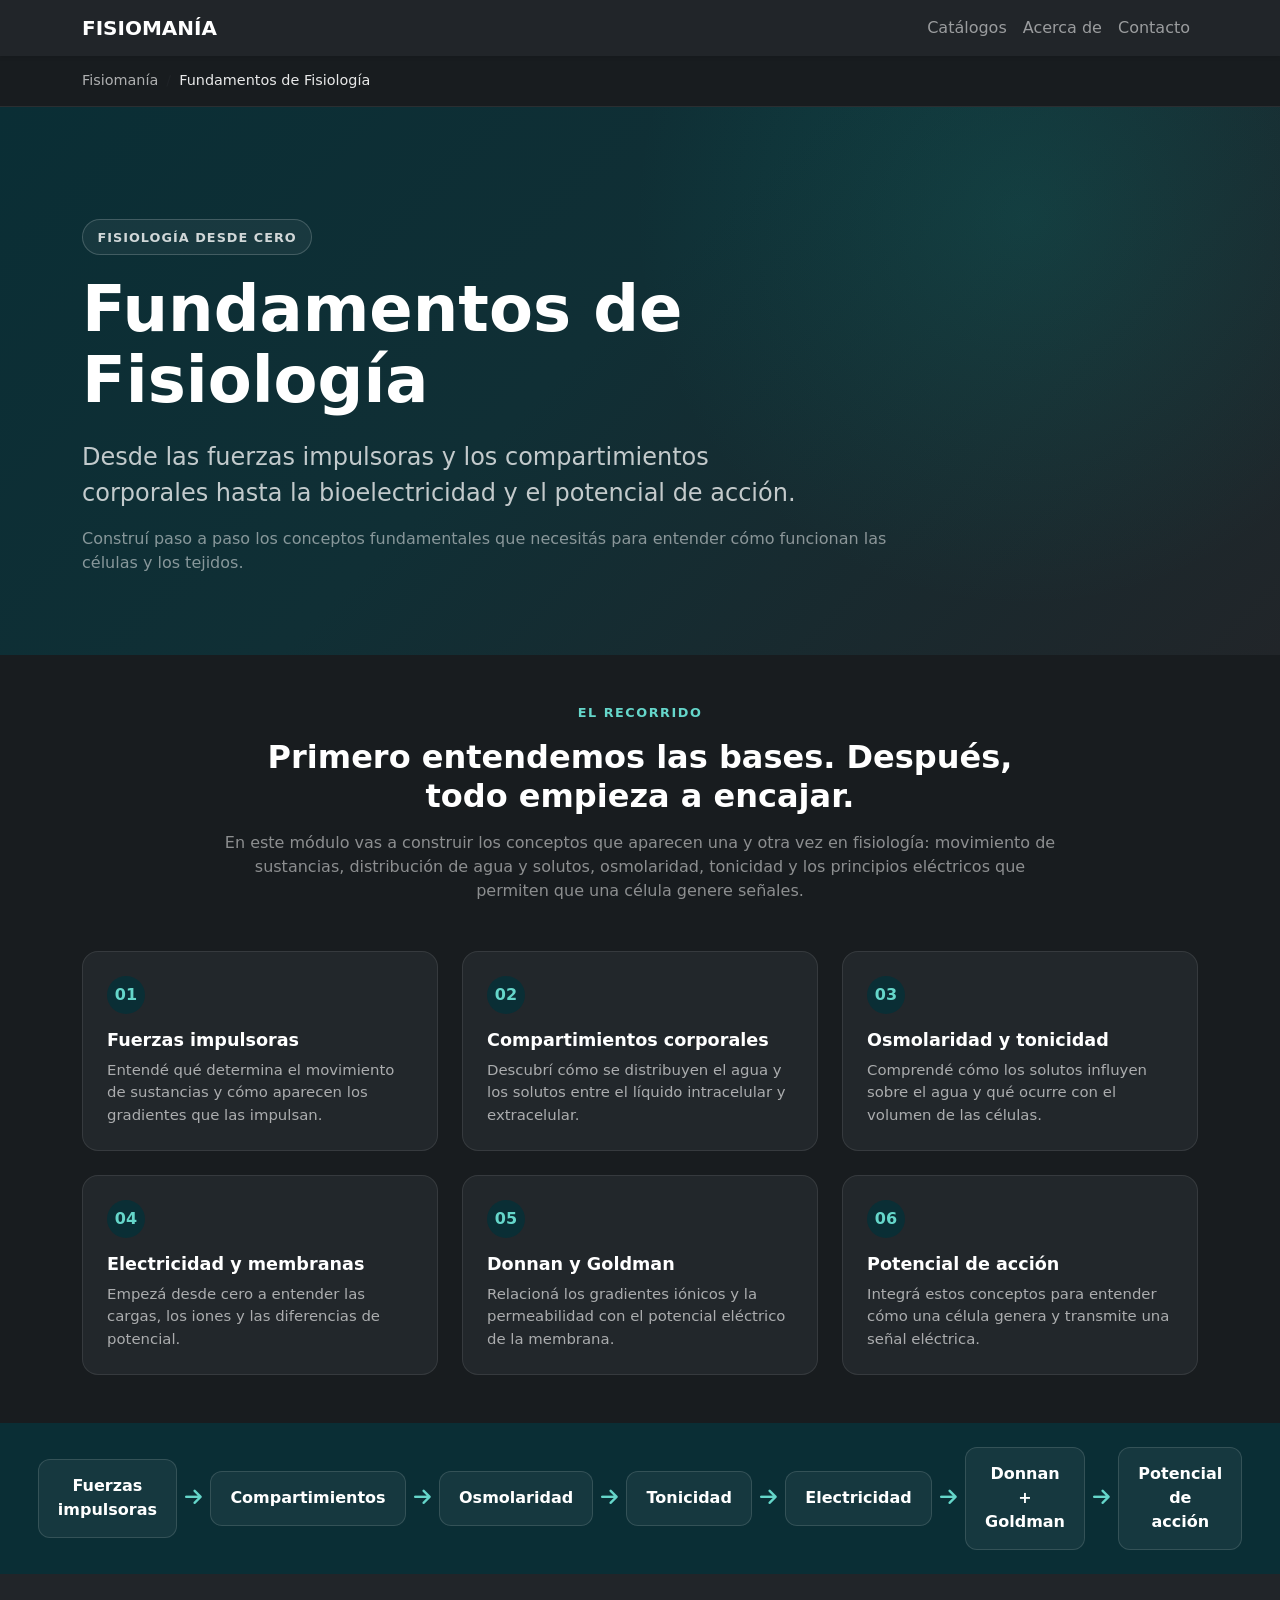
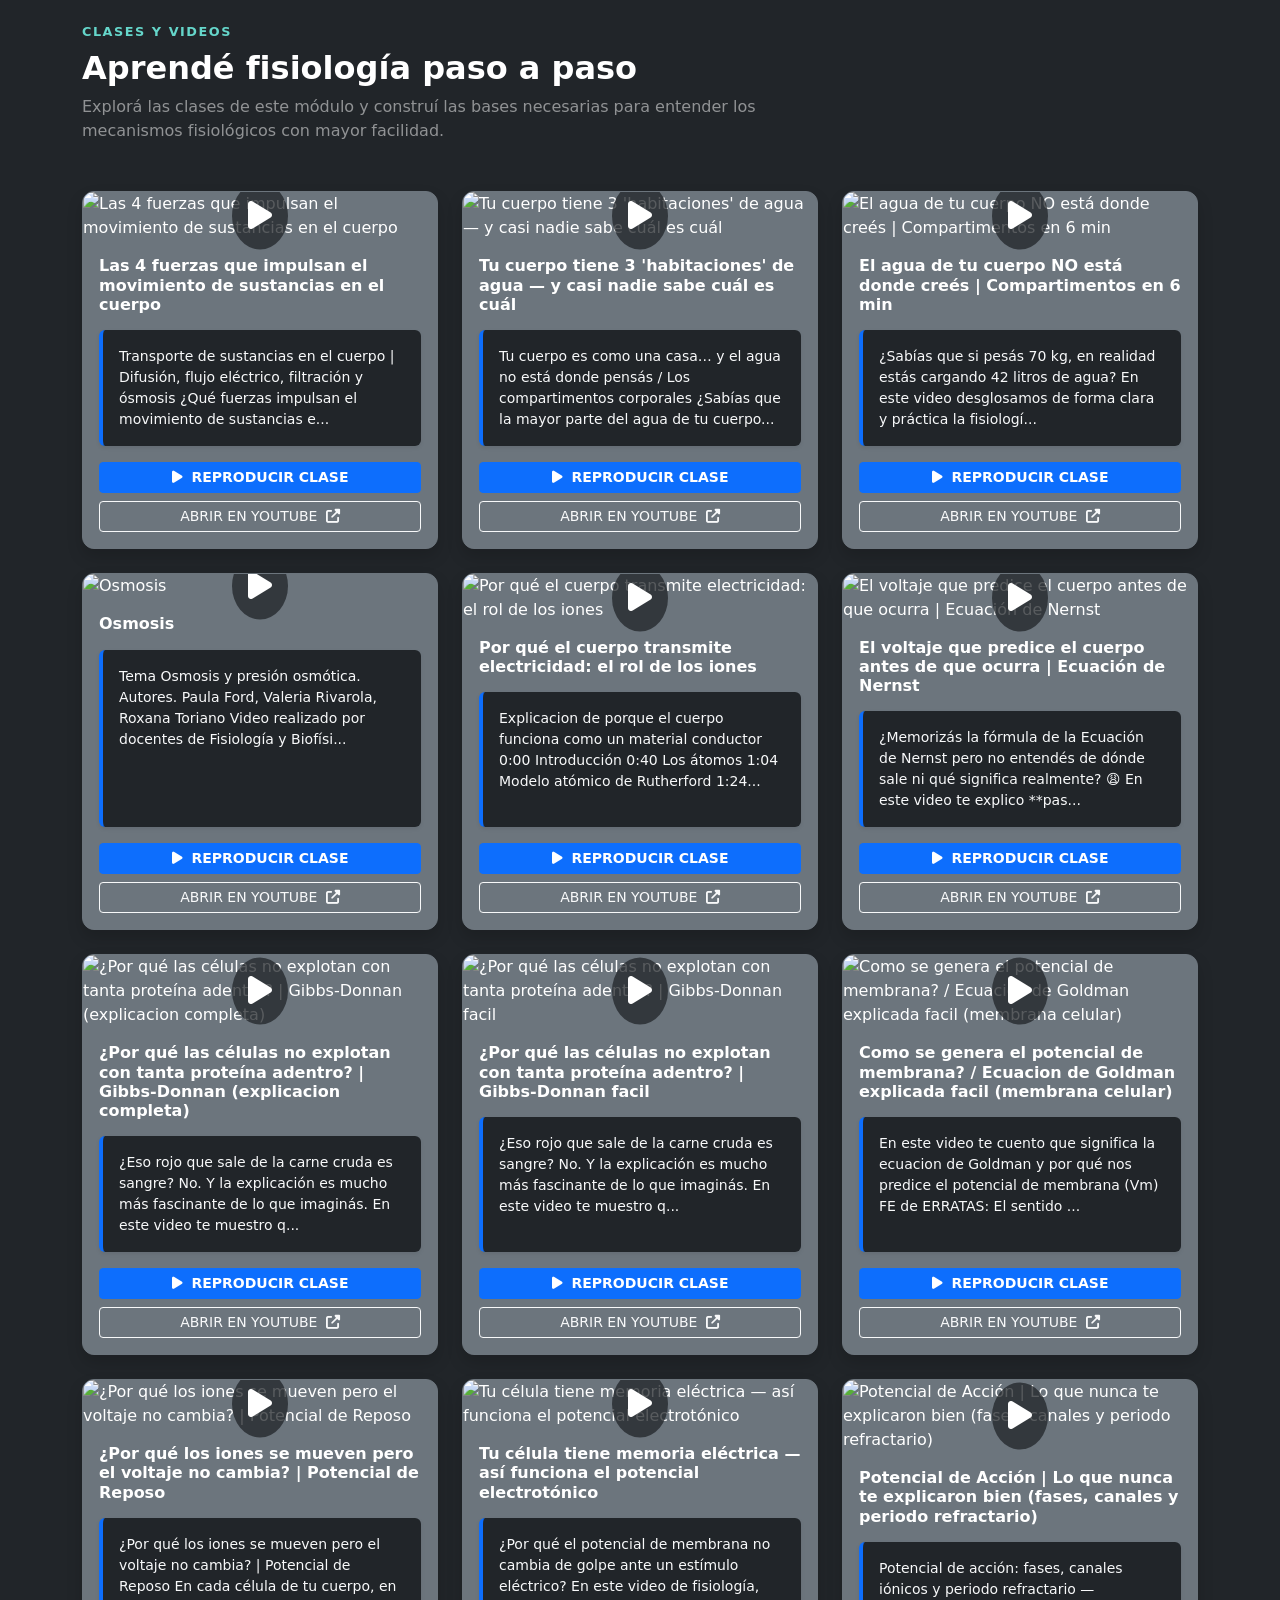
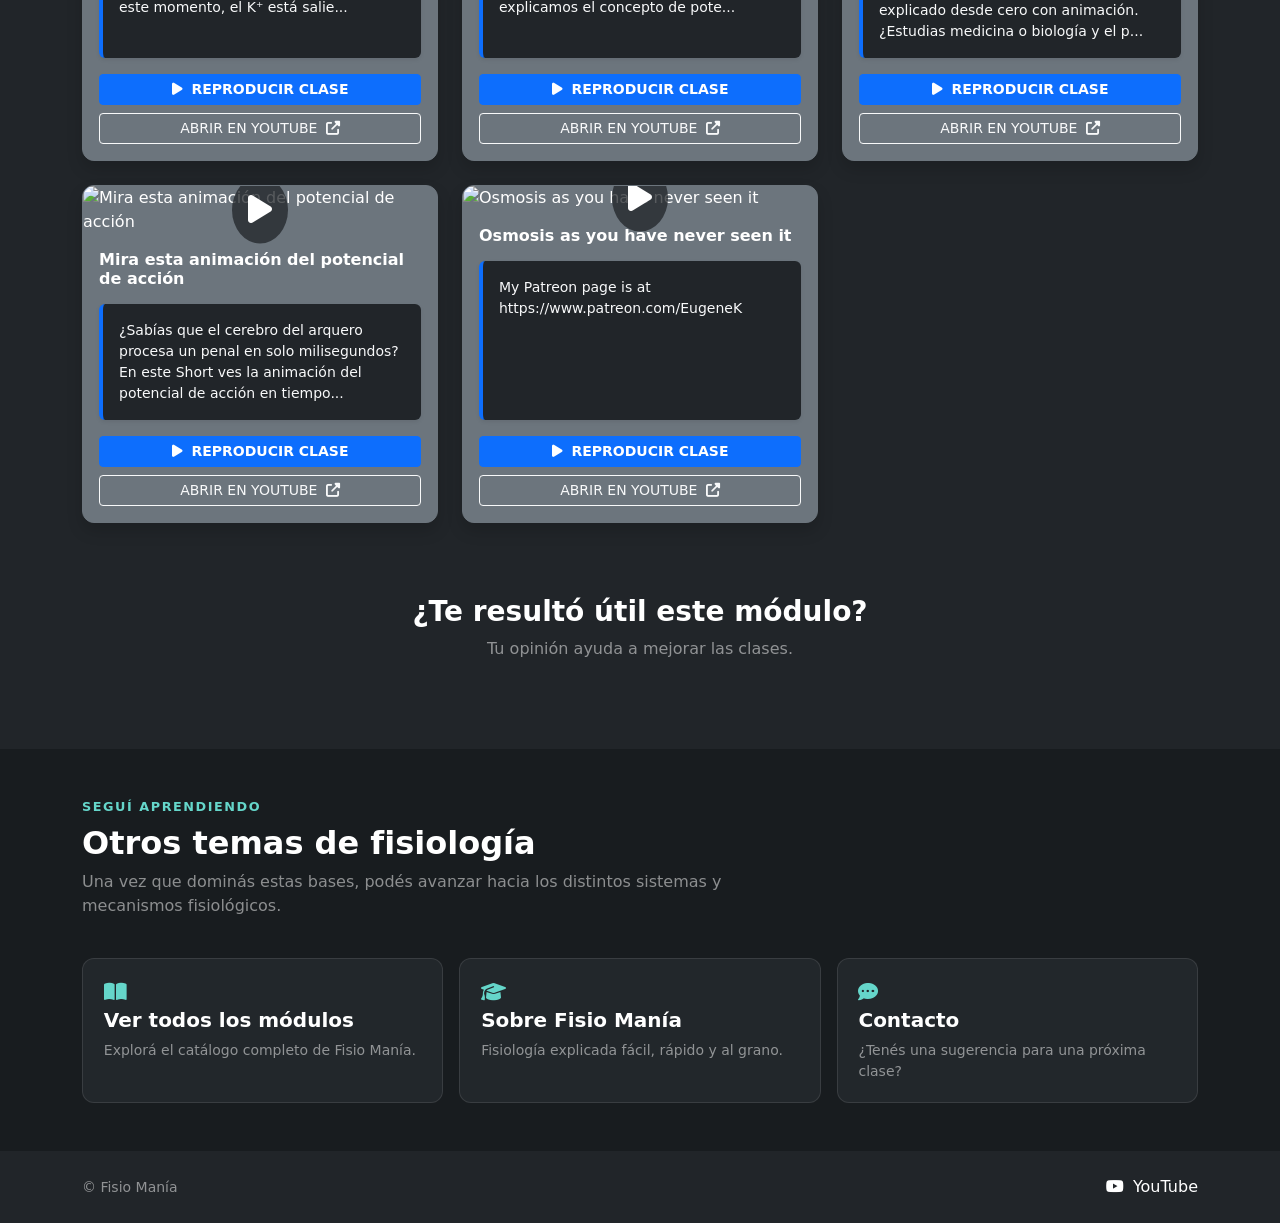
==== commit c79a41fa: "Update medio-interno.html" ====
--- a/medio-interno.html
+++ b/medio-interno.html
@@ -1,5 +1,6 @@
 <!DOCTYPE html>
 <html lang="es">
+
 <head>
 
     <!-- Google tag (gtag.js) -->
@@ -8,74 +9,75 @@
         window.dataLayer = window.dataLayer || [];
         function gtag(){dataLayer.push(arguments);}
         gtag('js', new Date());
+
         gtag('config', 'G-X6X1NQJZHP');
     </script>
 
-    <meta charset="UTF-8">
-    <meta name="viewport" content="width=device-width, initial-scale=1.0">
-
-    <!-- SEO -->
-    <title>Medio Interno: Osmolaridad, Líquidos Corporales y Homeostasis | Fisio Manía</title>
-
-    <meta name="description" content="Clases y videos de fisiología del medio interno: compartimentos líquidos, osmolaridad, tonicidad, volumen, sodio y equilibrio ácido-base. Fisiología explicada fácil para estudiantes de ciencias de la salud.">
+    <meta charset="utf-8">
+
+    <meta name="viewport" content="width=device-width, initial-scale=1">
+
+    <meta name="description"
+        content="Fundamentos de fisiología explicados desde cero: fuerzas impulsoras, compartimientos corporales, osmolaridad, tonicidad, bioelectricidad, equilibrio de Donnan, ecuación de Goldman, potencial de membrana y potencial de acción.">
+
+    <meta name="keywords"
+        content="fundamentos de fisiologia, fisiologia desde cero, fuerzas impulsoras, compartimientos corporales, osmolaridad, tonicidad, bioelectricidad, potencial de membrana, Donnan, Goldman, potencial de accion, fisiologia medicina">
 
     <meta name="author" content="Dra. Valeria Rivarola">
 
-    <meta name="robots" content="index, follow">
+    <title>Fundamentos de Fisiología: Osmolaridad, Donnan y Potencial de Acción | Fisiomanía</title>
 
     <link rel="canonical" href="https://fisiomania.com.ar/medio-interno.html">
 
     <link rel="icon" type="image/x-icon" href="assets/favicon.ico">
-
 
     <!-- Open Graph -->
     <meta property="og:type" content="website">
-    <meta property="og:site_name" content="Fisio Manía">
-    <meta property="og:title" content="Medio Interno: Osmolaridad, Líquidos Corporales y Homeostasis | Fisio Manía">
-    <meta property="og:description" content="Clases y videos de fisiología sobre compartimentos líquidos, osmolaridad, volumen, sodio y equilibrio ácido-base.">
+    <meta property="og:title"
+        content="Fundamentos de Fisiología: Osmolaridad, Donnan y Potencial de Acción | Fisiomanía">
+    <meta property="og:description"
+        content="Aprendé desde cero fuerzas impulsoras, compartimientos corporales, osmolaridad, tonicidad, bioelectricidad, Donnan, Goldman, potencial de membrana y potencial de acción.">
     <meta property="og:url" content="https://fisiomania.com.ar/medio-interno.html">
     <meta property="og:image" content="https://fisiomania.com.ar/assets/img/Medio%20Interno.png">
     <meta property="og:locale" content="es_AR">
 
-
-    <!-- Twitter / X -->
+    <!-- Twitter -->
     <meta name="twitter:card" content="summary_large_image">
-    <meta name="twitter:title" content="Medio Interno: Osmolaridad, Líquidos Corporales y Homeostasis | Fisio Manía">
-    <meta name="twitter:description" content="Clases y videos de fisiología sobre compartimentos líquidos, osmolaridad, volumen, sodio y equilibrio ácido-base.">
-    <meta name="twitter:image" content="https://fisiomania.com.ar/assets/img/Medio%20Interno.png">
-
-
-    <!-- Schema.org: CollectionPage -->
+    <meta name="twitter:title"
+        content="Fundamentos de Fisiología | Fisiomanía">
+    <meta name="twitter:description"
+        content="Fisiología desde cero: osmolaridad, tonicidad, bioelectricidad, Donnan, Goldman y potencial de acción.">
+    <meta name="twitter:image"
+        content="https://fisiomania.com.ar/assets/img/Medio%20Interno.png">
+
+    <!-- Bootstrap -->
+    <link href="https://cdn.jsdelivr.net/npm/bootstrap@5.3.3/dist/css/bootstrap.min.css"
+        rel="stylesheet">
+
+    <!-- Font Awesome -->
+    <link rel="stylesheet"
+        href="https://cdnjs.cloudflare.com/ajax/libs/font-awesome/6.5.2/css/all.min.css">
+
+    <!-- Structured Data -->
     <script type="application/ld+json">
     {
         "@context": "https://schema.org",
         "@type": "CollectionPage",
-        "@id": "https://fisiomania.com.ar/medio-interno.html#webpage",
-        "name": "Medio Interno - Fisio Manía",
-        "headline": "Medio Interno: Osmolaridad, Líquidos Corporales y Homeostasis",
-        "description": "Clases y videos de fisiología del medio interno sobre compartimentos líquidos, osmolaridad, volumen, sodio y equilibrio ácido-base.",
+        "name": "Fundamentos de Fisiología - Fisiomanía",
+        "description": "Módulo introductorio de fisiología sobre fuerzas impulsoras, compartimientos corporales, osmolaridad, tonicidad, bioelectricidad, equilibrio de Donnan, ecuación de Goldman, potencial de membrana y potencial de acción.",
         "url": "https://fisiomania.com.ar/medio-interno.html",
-        "inLanguage": "es-AR",
         "isPartOf": {
             "@type": "WebSite",
-            "@id": "https://fisiomania.com.ar/#website",
-            "name": "Fisio Manía",
+            "name": "Fisiomanía",
             "url": "https://fisiomania.com.ar/"
         },
-        "about": {
-            "@type": "Thing",
-            "name": "Fisiología del medio interno"
-        },
-        "publisher": {
-            "@type": "EducationalOrganization",
-            "name": "Fisio Manía",
-            "url": "https://fisiomania.com.ar/"
+        "author": {
+            "@type": "Person",
+            "name": "Dra. Valeria Rivarola"
         }
     }
     </script>
 
-
-    <!-- Schema.org: Breadcrumb -->
     <script type="application/ld+json">
     {
         "@context": "https://schema.org",
@@ -84,51 +86,252 @@
             {
                 "@type": "ListItem",
                 "position": 1,
-                "name": "Inicio",
+                "name": "Fisiomanía",
                 "item": "https://fisiomania.com.ar/"
             },
             {
                 "@type": "ListItem",
                 "position": 2,
-                "name": "Medio Interno",
+                "name": "Fundamentos de Fisiología",
                 "item": "https://fisiomania.com.ar/medio-interno.html"
             }
         ]
     }
     </script>
 
-
-    <!-- Bootstrap -->
-    <link rel="stylesheet"
-          href="https://cdn.jsdelivr.net/npm/bootstrap@5.2.3/dist/css/bootstrap.min.css">
-
-    <!-- Font Awesome -->
-    <link rel="stylesheet"
-          href="https://cdnjs.cloudflare.com/ajax/libs/font-awesome/6.4.0/css/all.min.css">
-
-    <!-- Estilos propios -->
-    <link rel="stylesheet" href="css/styles.css">
+    <style>
+
+        body {
+            background-color: #212529;
+        }
+
+        /* Breadcrumb */
+
+        .breadcrumb-wrapper {
+            background-color: #181c1f;
+            border-bottom: 1px solid rgba(255,255,255,.08);
+        }
+
+        .breadcrumb {
+            margin-bottom: 0;
+            padding: 0.9rem 0;
+        }
+
+        .breadcrumb-item,
+        .breadcrumb-item a {
+            color: rgba(255,255,255,.65);
+            text-decoration: none;
+            font-size: .9rem;
+        }
+
+        .breadcrumb-item a:hover {
+            color: #fff;
+        }
+
+        .breadcrumb-item.active {
+            color: rgba(255,255,255,.9);
+        }
+
+        /* Hero */
+
+        .hero-fundamentos {
+            padding-top: 7rem;
+            padding-bottom: 5rem;
+            background:
+                radial-gradient(
+                    circle at 80% 20%,
+                    rgba(13, 148, 136, .18),
+                    transparent 35%
+                ),
+                linear-gradient(
+                    135deg,
+                    #0a2e35 0%,
+                    #102f35 45%,
+                    #212529 100%
+                );
+        }
+
+        .hero-kicker {
+            display: inline-block;
+            padding: .45rem .9rem;
+            margin-bottom: 1.2rem;
+            border: 1px solid rgba(255,255,255,.18);
+            border-radius: 50px;
+            background: rgba(255,255,255,.05);
+            color: rgba(255,255,255,.8);
+            font-size: .8rem;
+            font-weight: 700;
+            letter-spacing: .08em;
+            text-transform: uppercase;
+        }
+
+        .hero-fundamentos h1 {
+            font-weight: 800;
+            line-height: 1.1;
+        }
+
+        .hero-fundamentos .lead {
+            max-width: 720px;
+            color: rgba(255,255,255,.75);
+        }
+
+        /* Learning path */
+
+        .learning-section {
+            background-color: #181c1f;
+        }
+
+        .section-kicker {
+            color: #65d6ca;
+            font-size: .8rem;
+            font-weight: 800;
+            letter-spacing: .12em;
+            text-transform: uppercase;
+        }
+
+        .learning-card {
+            height: 100%;
+            padding: 1.5rem;
+            border: 1px solid rgba(255,255,255,.09);
+            border-radius: 16px;
+            background: #22272b;
+            transition: transform .2s ease, border-color .2s ease;
+        }
+
+        .learning-card:hover {
+            transform: translateY(-3px);
+            border-color: rgba(101,214,202,.45);
+        }
+
+        .learning-number {
+            display: inline-flex;
+            align-items: center;
+            justify-content: center;
+            width: 38px;
+            height: 38px;
+            margin-bottom: 1rem;
+            border-radius: 50%;
+            background: #0a2e35;
+            color: #65d6ca;
+            font-weight: 800;
+        }
+
+        .learning-card h3 {
+            font-size: 1.1rem;
+            font-weight: 700;
+            color: #fff;
+        }
+
+        .learning-card p {
+            color: rgba(255,255,255,.62);
+            font-size: .93rem;
+            margin-bottom: 0;
+        }
+
+        /* Concept flow */
+
+        .concept-flow {
+            background-color: #0a2e35;
+        }
+
+        .flow-item {
+            position: relative;
+            padding: .9rem 1.2rem;
+            border: 1px solid rgba(255,255,255,.13);
+            border-radius: 12px;
+            background: rgba(255,255,255,.05);
+            color: #fff;
+            font-weight: 700;
+            text-align: center;
+        }
+
+        .flow-arrow {
+            color: #65d6ca;
+            font-size: 1.2rem;
+        }
+
+        /* Videos */
+
+        .video-section {
+            background-color: #212529;
+        }
+
+        .video-section .card {
+            overflow: hidden;
+            border-radius: 12px;
+        }
+
+        .video-section .card-img-top {
+            transition: transform .25s ease;
+        }
+
+        .video-section .card:hover .card-img-top {
+            transform: scale(1.02);
+        }
+
+        /* Internal links */
+
+        .related-section {
+            background-color: #181c1f;
+        }
+
+        .related-link {
+            display: block;
+            height: 100%;
+            padding: 1.3rem;
+            border: 1px solid rgba(255,255,255,.1);
+            border-radius: 12px;
+            color: #fff;
+            text-decoration: none;
+            background: #22272b;
+            transition: .2s ease;
+        }
+
+        .related-link:hover {
+            color: #fff;
+            border-color: rgba(101,214,202,.45);
+            transform: translateY(-2px);
+        }
+
+        .related-link i {
+            color: #65d6ca;
+        }
+
+        /* Mobile */
+
+        @media (max-width: 767px) {
+
+            .hero-fundamentos {
+                padding-top: 5rem;
+                padding-bottom: 4rem;
+            }
+
+            .hero-fundamentos h1 {
+                font-size: 2.4rem;
+            }
+
+            .flow-arrow {
+                transform: rotate(90deg);
+            }
+
+        }
+
+    </style>
 
 </head>
 
 
-<body id="page-top">
-
-
-    <!-- ==========================================
-         NAVEGACIÓN
-    =========================================== -->
-
-    <nav class="navbar navbar-expand-lg navbar-dark bg-dark fixed-top" id="mainNav">
+<body>
+
+    <!-- NAVBAR -->
+    <nav class="navbar navbar-expand-lg navbar-dark bg-dark fixed-top shadow-sm">
 
         <div class="container">
 
             <a class="navbar-brand text-uppercase fw-bold"
-               href="index.html"
-               aria-label="Fisio Manía - Inicio">
-                Fisio Manía
+               href="index.html">
+                Fisiomanía
             </a>
-
 
             <button class="navbar-toggler"
                     type="button"
@@ -136,17 +339,13 @@
                     data-bs-target="#navbarResponsive"
                     aria-controls="navbarResponsive"
                     aria-expanded="false"
-                    aria-label="Abrir menú de navegación">
-
-                Menú
-                <i class="fas fa-bars ms-1"></i>
-
+                    aria-label="Abrir navegación">
+                <span class="navbar-toggler-icon"></span>
             </button>
 
-
             <div class="collapse navbar-collapse" id="navbarResponsive">
 
-                <ul class="navbar-nav text-uppercase ms-auto py-4 py-lg-0">
+                <ul class="navbar-nav ms-auto">
 
                     <li class="nav-item">
                         <a class="nav-link" href="index.html#portfolio">
@@ -175,57 +374,63 @@
     </nav>
 
 
-
-    <!-- ==========================================
-         CABECERA
-    =========================================== -->
-
-    <header class="masthead text-white"
-            style="padding-top: 10rem; padding-bottom: 5rem; background-color: #212529;">
+    <!-- BREADCRUMB -->
+
+    <div class="breadcrumb-wrapper" style="padding-top: 56px;">
 
         <div class="container">
 
-            <!-- Breadcrumb visible -->
-            <nav aria-label="breadcrumb" class="mb-4">
+            <nav aria-label="breadcrumb">
 
                 <ol class="breadcrumb">
 
                     <li class="breadcrumb-item">
-                        <a href="index.html"
-                           class="text-white-50 text-decoration-none">
-                            Inicio
+                        <a href="index.html">
+                            Fisiomanía
                         </a>
                     </li>
 
-                    <li class="breadcrumb-item active text-white"
+                    <li class="breadcrumb-item active"
                         aria-current="page">
-                        Medio Interno
+                        Fundamentos de Fisiología
                     </li>
 
                 </ol>
 
             </nav>
 
-
-            <div class="row align-items-center">
+        </div>
+
+    </div>
+
+
+    <!-- HERO -->
+
+    <header class="hero-fundamentos text-white">
+
+        <div class="container">
+
+            <div class="row">
 
                 <div class="col-lg-9">
 
-                    <h1 class="display-4 fw-bold mb-3">
-                        Medio Interno
+                    <span class="hero-kicker">
+                        Fisiología desde cero
+                    </span>
+
+                    <h1 class="display-3 mb-4">
+                        Fundamentos de Fisiología
                     </h1>
 
-                    <p class="lead text-white mb-3">
-                        Osmolaridad, líquidos corporales, volumen y homeostasis explicados de forma clara y fácil.
+                    <p class="lead fs-4 mb-3">
+                        Desde las fuerzas impulsoras y los compartimientos
+                        corporales hasta la bioelectricidad y el potencial de acción.
                     </p>
 
-                    <p class="text-white-50 mb-0"
-                       style="max-width: 750px;">
-
-                        Clases y videos de fisiología para comprender cómo el organismo regula
-                        sus compartimentos líquidos, la osmolaridad, el sodio, el agua y el
-                        equilibrio ácido-base.
-
+                    <p class="text-white-50 mb-0">
+                        Construí paso a paso los conceptos fundamentales
+                        que necesitás para entender cómo funcionan las células
+                        y los tejidos.
                     </p>
 
                 </div>
@@ -237,39 +442,280 @@
     </header>
 
 
-
-    <!-- ==========================================
-         CONTENIDO INTRODUCTORIO
-    =========================================== -->
-
-    <section class="page-section bg-dark text-white py-5">
+    <!-- INTRODUCCIÓN -->
+
+    <section class="learning-section text-white py-5">
 
         <div class="container">
 
             <div class="row justify-content-center">
 
-                <div class="col-lg-9">
+                <div class="col-lg-9 text-center">
+
+                    <div class="section-kicker mb-3">
+                        El recorrido
+                    </div>
 
                     <h2 class="fw-bold mb-3">
-                        Fisiología del medio interno
+                        Primero entendemos las bases. Después, todo empieza a encajar.
                     </h2>
 
-                    <p class="text-white-50">
-
-                        El medio interno comprende los líquidos que rodean a las células y
-                        permiten mantener condiciones relativamente estables para su funcionamiento.
-                        Entender cómo se distribuyen y regulan estos líquidos es fundamental para
-                        estudiar la fisiología humana y comprender numerosos procesos clínicos.
-
+                    <p class="text-white-50 mb-0">
+                        En este módulo vas a construir los conceptos que aparecen
+                        una y otra vez en fisiología: movimiento de sustancias,
+                        distribución de agua y solutos, osmolaridad, tonicidad
+                        y los principios eléctricos que permiten que una célula
+                        genere señales.
                     </p>
 
+                </div>
+
+            </div>
+
+
+            <div class="row g-4 mt-4">
+
+                <!-- 1 -->
+
+                <div class="col-md-6 col-lg-4">
+
+                    <div class="learning-card">
+
+                        <div class="learning-number">
+                            01
+                        </div>
+
+                        <h3>
+                            Fuerzas impulsoras
+                        </h3>
+
+                        <p>
+                            Entendé qué determina el movimiento de sustancias
+                            y cómo aparecen los gradientes que las impulsan.
+                        </p>
+
+                    </div>
+
+                </div>
+
+
+                <!-- 2 -->
+
+                <div class="col-md-6 col-lg-4">
+
+                    <div class="learning-card">
+
+                        <div class="learning-number">
+                            02
+                        </div>
+
+                        <h3>
+                            Compartimientos corporales
+                        </h3>
+
+                        <p>
+                            Descubrí cómo se distribuyen el agua y los solutos
+                            entre el líquido intracelular y extracelular.
+                        </p>
+
+                    </div>
+
+                </div>
+
+
+                <!-- 3 -->
+
+                <div class="col-md-6 col-lg-4">
+
+                    <div class="learning-card">
+
+                        <div class="learning-number">
+                            03
+                        </div>
+
+                        <h3>
+                            Osmolaridad y tonicidad
+                        </h3>
+
+                        <p>
+                            Comprendé cómo los solutos influyen sobre el agua
+                            y qué ocurre con el volumen de las células.
+                        </p>
+
+                    </div>
+
+                </div>
+
+
+                <!-- 4 -->
+
+                <div class="col-md-6 col-lg-4">
+
+                    <div class="learning-card">
+
+                        <div class="learning-number">
+                            04
+                        </div>
+
+                        <h3>
+                            Electricidad y membranas
+                        </h3>
+
+                        <p>
+                            Empezá desde cero a entender las cargas, los iones
+                            y las diferencias de potencial.
+                        </p>
+
+                    </div>
+
+                </div>
+
+
+                <!-- 5 -->
+
+                <div class="col-md-6 col-lg-4">
+
+                    <div class="learning-card">
+
+                        <div class="learning-number">
+                            05
+                        </div>
+
+                        <h3>
+                            Donnan y Goldman
+                        </h3>
+
+                        <p>
+                            Relacioná los gradientes iónicos y la permeabilidad
+                            con el potencial eléctrico de la membrana.
+                        </p>
+
+                    </div>
+
+                </div>
+
+
+                <!-- 6 -->
+
+                <div class="col-md-6 col-lg-4">
+
+                    <div class="learning-card">
+
+                        <div class="learning-number">
+                            06
+                        </div>
+
+                        <h3>
+                            Potencial de acción
+                        </h3>
+
+                        <p>
+                            Integrá estos conceptos para entender cómo una célula
+                            genera y transmite una señal eléctrica.
+                        </p>
+
+                    </div>
+
+                </div>
+
+            </div>
+
+        </div>
+
+    </section>
+
+
+    <!-- MAPA CONCEPTUAL -->
+
+    <section class="concept-flow py-4">
+
+        <div class="container">
+
+            <div class="d-flex flex-column flex-md-row
+                        align-items-center justify-content-center gap-2">
+
+                <div class="flow-item">
+                    Fuerzas impulsoras
+                </div>
+
+                <div class="flow-arrow">
+                    <i class="fas fa-arrow-right"></i>
+                </div>
+
+                <div class="flow-item">
+                    Compartimientos
+                </div>
+
+                <div class="flow-arrow">
+                    <i class="fas fa-arrow-right"></i>
+                </div>
+
+                <div class="flow-item">
+                    Osmolaridad
+                </div>
+
+                <div class="flow-arrow">
+                    <i class="fas fa-arrow-right"></i>
+                </div>
+
+                <div class="flow-item">
+                    Tonicidad
+                </div>
+
+                <div class="flow-arrow">
+                    <i class="fas fa-arrow-right"></i>
+                </div>
+
+                <div class="flow-item">
+                    Electricidad
+                </div>
+
+                <div class="flow-arrow">
+                    <i class="fas fa-arrow-right"></i>
+                </div>
+
+                <div class="flow-item">
+                    Donnan + Goldman
+                </div>
+
+                <div class="flow-arrow">
+                    <i class="fas fa-arrow-right"></i>
+                </div>
+
+                <div class="flow-item">
+                    Potencial de acción
+                </div>
+
+            </div>
+
+        </div>
+
+    </section>
+
+
+    <!-- VIDEOS -->
+
+    <section class="video-section text-white py-5"
+             id="videos-medio-interno">
+
+        <div class="container">
+
+            <div class="row mb-5">
+
+                <div class="col-lg-8">
+
+                    <div class="section-kicker mb-2">
+                        Clases y videos
+                    </div>
+
+                    <h2 class="fw-bold">
+                        Aprendé fisiología paso a paso
+                    </h2>
+
                     <p class="text-white-50 mb-0">
-
-                        En esta sección de Fisio Manía encontrarás clases sobre compartimentos
-                        líquidos corporales, osmolaridad, tonicidad, regulación del volumen,
-                        balance de agua y sodio y conceptos relacionados con el equilibrio
-                        ácido-base.
-
+                        Explorá las clases de este módulo y construí las bases
+                        necesarias para entender los mecanismos fisiológicos
+                        con mayor facilidad.
                     </p>
 
                 </div>
@@ -277,105 +723,11 @@
             </div>
 
 
-            <!-- Temas -->
-
-            <div class="row justify-content-center mt-5">
-
-                <div class="col-lg-9">
-
-                    <h2 class="h4 fw-bold mb-4">
-                        ¿Qué vas a aprender?
-                    </h2>
-
-                    <div class="row g-3">
-
-                        <div class="col-md-6">
-                            <div class="p-3 bg-secondary rounded h-100">
-                                <i class="fas fa-water me-2"></i>
-                                Compartimentos líquidos corporales
-                            </div>
-                        </div>
-
-                        <div class="col-md-6">
-                            <div class="p-3 bg-secondary rounded h-100">
-                                <i class="fas fa-scale-balanced me-2"></i>
-                                Osmolaridad y tonicidad
-                            </div>
-                        </div>
-
-                        <div class="col-md-6">
-                            <div class="p-3 bg-secondary rounded h-100">
-                                <i class="fas fa-droplet me-2"></i>
-                                Balance de agua y sodio
-                            </div>
-                        </div>
-
-                        <div class="col-md-6">
-                            <div class="p-3 bg-secondary rounded h-100">
-                                <i class="fas fa-arrows-left-right me-2"></i>
-                                Movimiento de agua entre compartimentos
-                            </div>
-                        </div>
-
-                        <div class="col-md-6">
-                            <div class="p-3 bg-secondary rounded h-100">
-                                <i class="fas fa-heart-pulse me-2"></i>
-                                Regulación del volumen extracelular
-                            </div>
-                        </div>
-
-                        <div class="col-md-6">
-                            <div class="p-3 bg-secondary rounded h-100">
-                                <i class="fas fa-flask me-2"></i>
-                                Equilibrio ácido-base
-                            </div>
-                        </div>
-
-                    </div>
-
-                </div>
-
-            </div>
-
-        </div>
-
-    </section>
-
-
-
-    <!-- ==========================================
-         VIDEOS
-         CARGADOS DESDE medio-interno.json
-    =========================================== -->
-
-    <section class="page-section bg-dark text-white py-5"
-             id="videos-medio-interno">
-
-        <div class="container">
-
-            <div class="text-center mb-5">
-
-                <h2 class="fw-bold">
-                    Clases y videos de Medio Interno
-                </h2>
-
-                <p class="text-white-50">
-                    Elegí una clase para verla directamente desde Fisio Manía.
-                </p>
-
-            </div>
-
-
-            <!--
-                IMPORTANTE:
-                Este contenedor se mantiene vacío porque
-                los videos son cargados dinámicamente desde
-                medio-interno.json mediante actualizar_videos.py
-            -->
+            <!-- LOS VIDEOS SE CARGAN DINÁMICAMENTE -->
 
             <div class="row" id="contenedor-videos">
 
-                <div class="text-center py-5">
+                <div class="col-12 text-center py-5">
 
                     <div class="spinner-border text-light"
                          role="status">
@@ -387,7 +739,7 @@
                     </div>
 
                     <p class="text-white-50 mt-3">
-                        Cargando clases de medio interno...
+                        Cargando clases de fundamentos de fisiología...
                     </p>
 
                 </div>
@@ -395,13 +747,23 @@
             </div>
 
 
-            <!-- ==========================================
-                 FEEDBACK
-            =========================================== -->
+            <!-- FEEDBACK -->
 
             <div class="row justify-content-center mt-5">
 
-                <div class="col-lg-6 text-center">
+                <div class="col-lg-8">
+
+                    <div class="text-center mb-3">
+
+                        <h3 class="fw-bold">
+                            ¿Te resultó útil este módulo?
+                        </h3>
+
+                        <p class="text-white-50">
+                            Tu opinión ayuda a mejorar las clases.
+                        </p>
+
+                    </div>
 
                     <iframe
                         data-tally-src="https://tally.so/embed/RGO5Vj?alignLeft=1&hideTitle=1&transparentBackground=1&dynamicHeight=1&source=mediointerno"
@@ -411,37 +773,9 @@
                         frameborder="0"
                         marginheight="0"
                         marginwidth="0"
-                        title="Enviar feedback sobre las clases de Fisio Manía">
+                        title="Feedback Fisio Mania">
                     </iframe>
 
-                    <script>
-                        var d=document,
-                            w="https://tally.so/widgets/embed.js",
-                            v=function(){
-                                "undefined"!=typeof Tally
-                                ? Tally.loadEmbeds()
-                                : d.querySelectorAll(
-                                    'iframe[data-tally-src]:not([src])'
-                                  ).forEach(
-                                    function(e){
-                                        e.src=e.dataset.tallySrc
-                                    }
-                                  )
-                            };
-
-                        if("undefined"!=typeof Tally)
-                            v();
-                        else if(
-                            d.querySelector('script[src="'+w+'"]')==null
-                        ){
-                            var s=d.createElement("script");
-                            s.src=w;
-                            s.onload=v;
-                            s.onerror=v;
-                            d.body.appendChild(s);
-                        }
-                    </script>
-
                 </div>
 
             </div>
@@ -451,47 +785,95 @@
     </section>
 
 
-
-    <!-- ==========================================
-         OTROS TEMAS
-    =========================================== -->
-
-    <section class="page-section bg-dark text-white py-5 border-top border-secondary">
+    <!-- CONTENIDO RELACIONADO -->
+
+    <section class="related-section text-white py-5">
 
         <div class="container">
 
-            <div class="text-center mb-4">
-
-                <h2 class="fw-bold">
-                    Seguí aprendiendo fisiología
-                </h2>
-
-                <p class="text-white-50">
-                    Explorá otros temas de Fisio Manía.
-                </p>
+            <div class="row mb-4">
+
+                <div class="col-lg-8">
+
+                    <div class="section-kicker mb-2">
+                        Seguí aprendiendo
+                    </div>
+
+                    <h2 class="fw-bold">
+                        Otros temas de fisiología
+                    </h2>
+
+                    <p class="text-white-50">
+                        Una vez que dominás estas bases, podés avanzar hacia
+                        los distintos sistemas y mecanismos fisiológicos.
+                    </p>
+
+                </div>
 
             </div>
 
 
-            <div class="row justify-content-center g-3">
-
-                <!--
-                    Estos enlaces se pueden adaptar posteriormente
-                    a los nombres reales de tus otras subpáginas.
-                -->
-
-                <div class="col-md-4">
+            <div class="row g-3">
+
+                <div class="col-md-6 col-lg-4">
 
                     <a href="index.html#portfolio"
-                       class="btn btn-outline-light w-100 py-3">
-
-                        <i class="fas fa-book-medical me-2"></i>
-                        Ver todos los catálogos
+                       class="related-link">
+
+                        <i class="fas fa-book-open fa-lg mb-3"></i>
+
+                        <h3 class="h5 fw-bold">
+                            Ver todos los módulos
+                        </h3>
+
+                        <p class="text-white-50 mb-0 small">
+                            Explorá el catálogo completo de Fisio Manía.
+                        </p>
 
                     </a>
 
                 </div>
 
+
+                <div class="col-md-6 col-lg-4">
+
+                    <a href="index.html#about"
+                       class="related-link">
+
+                        <i class="fas fa-graduation-cap fa-lg mb-3"></i>
+
+                        <h3 class="h5 fw-bold">
+                            Sobre Fisio Manía
+                        </h3>
+
+                        <p class="text-white-50 mb-0 small">
+                            Fisiología explicada fácil, rápido y al grano.
+                        </p>
+
+                    </a>
+
+                </div>
+
+
+                <div class="col-md-6 col-lg-4">
+
+                    <a href="index.html#contact"
+                       class="related-link">
+
+                        <i class="fas fa-comment-dots fa-lg mb-3"></i>
+
+                        <h3 class="h5 fw-bold">
+                            Contacto
+                        </h3>
+
+                        <p class="text-white-50 mb-0 small">
+                            ¿Tenés una sugerencia para una próxima clase?
+                        </p>
+
+                    </a>
+
+                </div>
+
             </div>
 
         </div>
@@ -499,27 +881,45 @@
     </section>
 
 
-
-    <!-- ==========================================
-         BOTÓN DE RETORNO
-    =========================================== -->
-
-    <div class="bg-dark text-center pb-5">
-
-        <a href="index.html#portfolio"
-           class="btn btn-outline-light btn-lg text-uppercase">
-
-            ← Volver a los catálogos
-
-        </a>
-
-    </div>
-
-
-
-    <!-- ==========================================
-         MODAL DE VIDEO
-    =========================================== -->
+    <!-- FOOTER -->
+
+    <footer class="py-4 bg-dark text-white">
+
+        <div class="container">
+
+            <div class="row align-items-center">
+
+                <div class="col-md-6 text-center text-md-start">
+
+                    <small class="text-white-50">
+                        © Fisio Manía
+                    </small>
+
+                </div>
+
+                <div class="col-md-6 text-center text-md-end">
+
+                    <a
+                        href="https://www.youtube.com/channel/UCHf85J5ad4OTphK9Aykw3cg"
+                        target="_blank"
+                        rel="noopener"
+                        class="text-white text-decoration-none">
+
+                        <i class="fab fa-youtube me-1"></i>
+                        YouTube
+
+                    </a>
+
+                </div>
+
+            </div>
+
+        </div>
+
+    </footer>
+
+
+    <!-- VIDEO MODAL -->
 
     <div class="modal fade"
          id="videoModal"
@@ -527,25 +927,24 @@
          aria-labelledby="videoModalLabel"
          aria-hidden="true">
 
-        <div class="modal-dialog modal-dialog-centered modal-lg">
-
-            <div class="modal-content bg-dark text-white border-secondary">
+        <div class="modal-dialog modal-xl modal-dialog-centered">
+
+            <div class="modal-content bg-dark text-white">
 
                 <div class="modal-header border-secondary">
 
-                    <h5 class="modal-title fs-6 fw-bold"
+                    <h5 class="modal-title"
                         id="videoModalLabel">
-                        Clase en video
+                        Video de Fisiomanía
                     </h5>
 
                     <button type="button"
                             class="btn-close btn-close-white"
                             data-bs-dismiss="modal"
-                            aria-label="Cerrar video">
+                            aria-label="Cerrar">
                     </button>
 
                 </div>
-
 
                 <div class="modal-body p-0">
 
@@ -554,7 +953,7 @@
                         <iframe
                             id="videoIframe"
                             src=""
-                            title="Video de fisiología de Fisio Manía"
+                            title="Video de Fisiomanía"
                             allowfullscreen
                             allow="autoplay">
                         </iframe>
@@ -570,98 +969,33 @@
     </div>
 
 
-
-    <!-- ==========================================
-         FOOTER
-    =========================================== -->
-
-    <footer class="footer py-4 bg-black text-white">
-
-        <div class="container">
-
-            <div class="row align-items-center">
-
-                <div class="col-lg-4 text-lg-start">
-
-                    Copyright &copy; Fisio Manía 2026
-
-                </div>
-
-
-                <div class="col-lg-4 my-3 my-lg-0 text-center">
-
-                    <a
-                        class="btn btn-dark btn-social mx-2"
-                        href="https://www.youtube.com/channel/UCHf85J5ad4OTphK9Aykw3cg"
-                        target="_blank"
-                        rel="noopener noreferrer"
-                        aria-label="Canal de YouTube de Fisio Manía">
-
-                        <i class="fab fa-youtube"></i>
-
-                    </a>
-
-                </div>
-
-
-                <div class="col-lg-4 text-lg-end">
-
-                    <a
-                        class="link-light text-decoration-none me-3"
-                        href="index.html#contact">
-
-                        Contacto
-
-                    </a>
-
-                    <a
-                        class="link-light text-decoration-none"
-                        href="index.html#about">
-
-                        Acerca de
-
-                    </a>
-
-                </div>
-
-            </div>
-
-        </div>
-
-    </footer>
-
-
-
-    <!-- ==========================================
-         SCRIPTS
-    =========================================== -->
-
-    <script src="https://cdn.jsdelivr.net/npm/bootstrap@5.2.3/dist/js/bootstrap.bundle.min.js"></script>
-
-    <script src="js/scripts.js"></script>
-
-
-
-    <!-- ==========================================
-         CARGA DINÁMICA DE VIDEOS
-         NO MODIFICAR EL SISTEMA JSON
-    =========================================== -->
+    <!-- Bootstrap JS -->
+
+    <script
+        src="https://cdn.jsdelivr.net/npm/bootstrap@5.3.3/dist/js/bootstrap.bundle.min.js">
+    </script>
+
+
+    <!-- Tally -->
 
     <script>
 
+        var d = document,
+            g = d.createElement('script'),
+            s = d.getElementsByTagName('script')[0];
+
+        g.src = "https://tally.so/widgets/embed.js";
+        g.defer = true;
+        s.parentNode.insertBefore(g, s);
+
+    </script>
+
+
+    <!-- VIDEOS DINÁMICOS -->
+
+    <script>
+
         document.addEventListener("DOMContentLoaded", function () {
-
-            /*
-             * Detecta automáticamente el nombre de la página.
-             *
-             * Ejemplo:
-             * medio-interno.html
-             *       ↓
-             * medio-interno.json
-             *
-             * Esto permite que actualizar_videos.py
-             * mantenga actualizada la lista de videos.
-             */
 
             const paginaActual =
                 window.location.pathname
@@ -682,9 +1016,9 @@
                 document.getElementById("videoIframe");
 
 
-
             /*
-             * Detener el video al cerrar el modal.
+             * Cuando se cierra el modal,
+             * detenemos el video.
              */
 
             if (videoModal) {
@@ -701,9 +1035,8 @@
             }
 
 
-
             /*
-             * Función para reproducir el video.
+             * Función para reproducir videos.
              */
 
             window.reproducirVideo =
@@ -724,10 +1057,8 @@
                 };
 
 
-
             /*
-             * Cargar el archivo JSON generado
-             * por actualizar_videos.py
+             * Cargar JSON de videos.
              */
 
             fetch(archivoJson)
@@ -745,7 +1076,6 @@
                     return response.json();
 
                 })
-
 
                 .then(videos => {
 
@@ -756,10 +1086,6 @@
 
                     contenedor.innerHTML = "";
 
-
-                    /*
-                     * Si no existen videos.
-                     */
 
                     if (videos.length === 0) {
 
@@ -776,21 +1102,11 @@
                     }
 
 
-
-                    /*
-                     * Crear una tarjeta por cada video.
-                     */
-
                     videos.forEach(video => {
 
                         const videoUrl =
                             `https://www.youtube.com/watch?v=${video.videoId}`;
 
-
-                        /*
-                         * Limitar la descripción
-                         * mostrada en la tarjeta.
-                         */
 
                         let desc =
                             video.description
@@ -806,27 +1122,24 @@
                         }
 
 
-
-                        const col =
-                            document.createElement("div");
-
-                        col.className =
-                            "col-lg-4 col-sm-6 mb-4";
-
-
-
                         /*
-                         * Escapar caracteres problemáticos
-                         * para evitar romper los atributos HTML.
+                         * Escapamos el título para evitar
+                         * problemas dentro del onclick.
                          */
 
-                        const safeTitle =
-                            String(video.title)
+                        const tituloSeguro =
+                            video.title
                                 .replace(/\\/g, "\\\\")
                                 .replace(/'/g, "\\'")
                                 .replace(/"/g, "&quot;");
 
 
+                        const col =
+                            document.createElement("div");
+
+                        col.className =
+                            "col-lg-4 col-sm-6 mb-4";
+
 
                         col.innerHTML = `
 
@@ -835,24 +1148,17 @@
                                 <div
                                     class="position-relative"
                                     style="cursor: pointer;"
-                                    onclick="reproducirVideo('${safeTitle ? video.videoId : video.videoId}', '${safeTitle}')"
-                                    role="button"
-                                    tabindex="0"
-                                    aria-label="Reproducir ${safeTitle}"
-                                >
+                                    onclick="reproducirVideo('${tituloSeguro ? video.videoId : video.videoId}', '${tituloSeguro}')">
 
                                     <img
                                         src="${video.thumbnail}"
                                         class="card-img-top"
-                                        alt="Miniatura de la clase: ${safeTitle}"
-                                        style="height: 200px; object-fit: cover;"
+                                        alt="${video.title}"
                                         loading="lazy"
-                                    >
+                                        style="height: 200px; object-fit: cover;">
 
                                     <div
-                                        class="position-absolute top-50 start-50 translate-middle text-white bg-dark bg-opacity-75 rounded-circle p-3"
-                                        aria-hidden="true"
-                                    >
+                                        class="position-absolute top-50 start-50 translate-middle text-white bg-dark bg-opacity-75 rounded-circle p-3">
 
                                         <i class="fas fa-play fa-2x"></i>
 
@@ -863,14 +1169,13 @@
 
                                 <div class="card-body d-flex flex-column">
 
-                                    <h3 class="card-title fw-bold text-white fs-6 mb-2">
+                                    <h5 class="card-title fw-bold text-white fs-6 mb-2">
                                         ${video.title}
-                                    </h3>
+                                    </h5>
 
 
                                     <div
-                                        class="p-3 bg-dark rounded shadow-sm mt-2 border-start border-primary border-4 flex-grow-1"
-                                    >
+                                        class="p-3 bg-dark rounded shadow-sm mt-2 border-start border-primary border-4 flex-grow-1">
 
                                         <p class="card-text text-light small mb-0">
                                             ${desc}
@@ -882,13 +1187,11 @@
                                     <div class="mt-3 d-grid gap-2">
 
                                         <button
-                                            onclick="reproducirVideo('${video.videoId}', '${safeTitle}')"
-                                            class="btn btn-sm btn-primary text-uppercase fw-bold"
-                                            type="button"
-                                        >
+                                            onclick="reproducirVideo('${video.videoId}', '${tituloSeguro}')"
+                                            class="btn btn-sm btn-primary text-uppercase fw-bold">
 
                                             <i class="fas fa-play me-1"></i>
-                                            Reproducir clase
+                                            Reproducir Clase
 
                                         </button>
 
@@ -896,9 +1199,8 @@
                                         <a
                                             href="${videoUrl}"
                                             target="_blank"
-                                            rel="noopener noreferrer"
-                                            class="btn btn-sm btn-outline-light text-uppercase"
-                                        >
+                                            rel="noopener"
+                                            class="btn btn-sm btn-outline-light text-uppercase">
 
                                             Abrir en YouTube
                                             <i class="fas fa-external-link-alt ms-1"></i>
@@ -920,10 +1222,6 @@
 
                 })
 
-
-                /*
-                 * Error de carga del JSON.
-                 */
 
                 .catch(error => {
 
@@ -937,8 +1235,7 @@
 
                             <div
                                 class="alert alert-warning shadow-sm text-dark"
-                                role="alert"
-                            >
+                                role="alert">
 
                                 <i class="fas fa-exclamation-triangle me-2"></i>
 
@@ -963,6 +1260,6 @@
 
     </script>
 
-
 </body>
+
 </html>
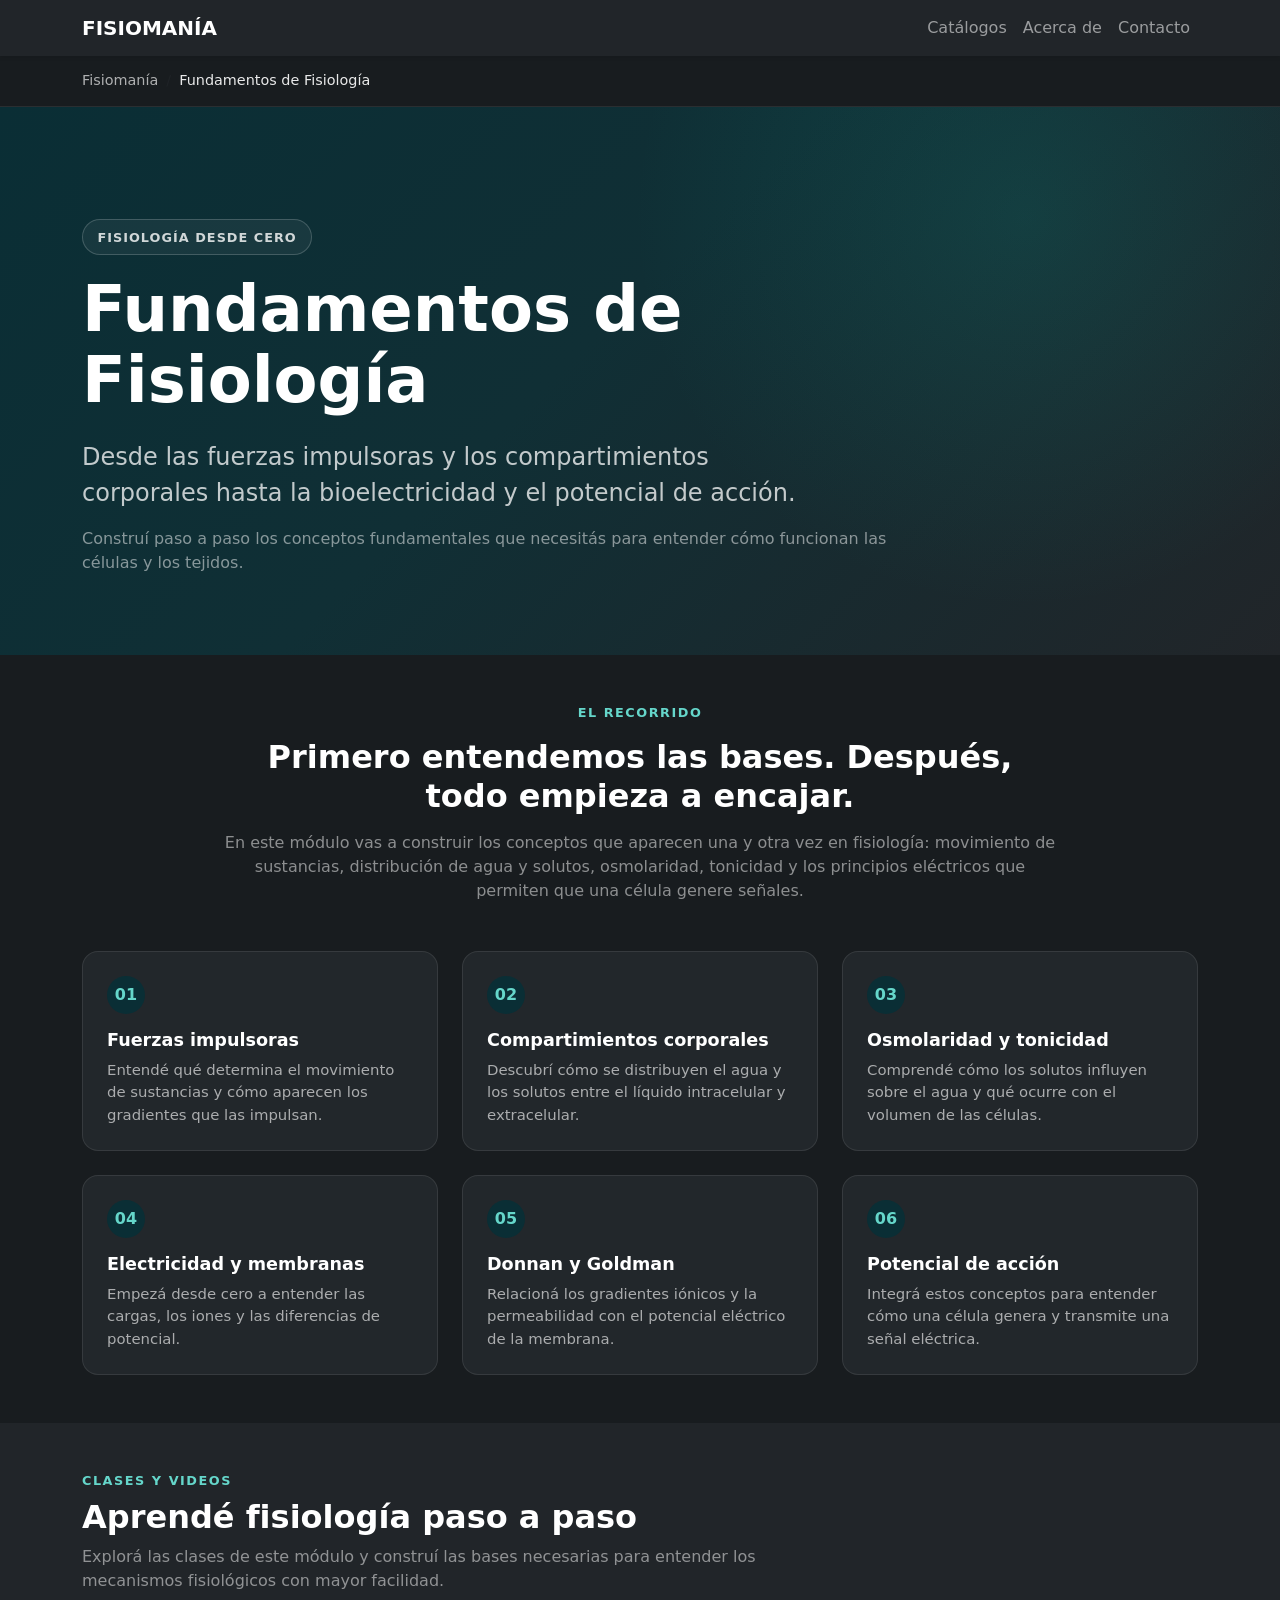
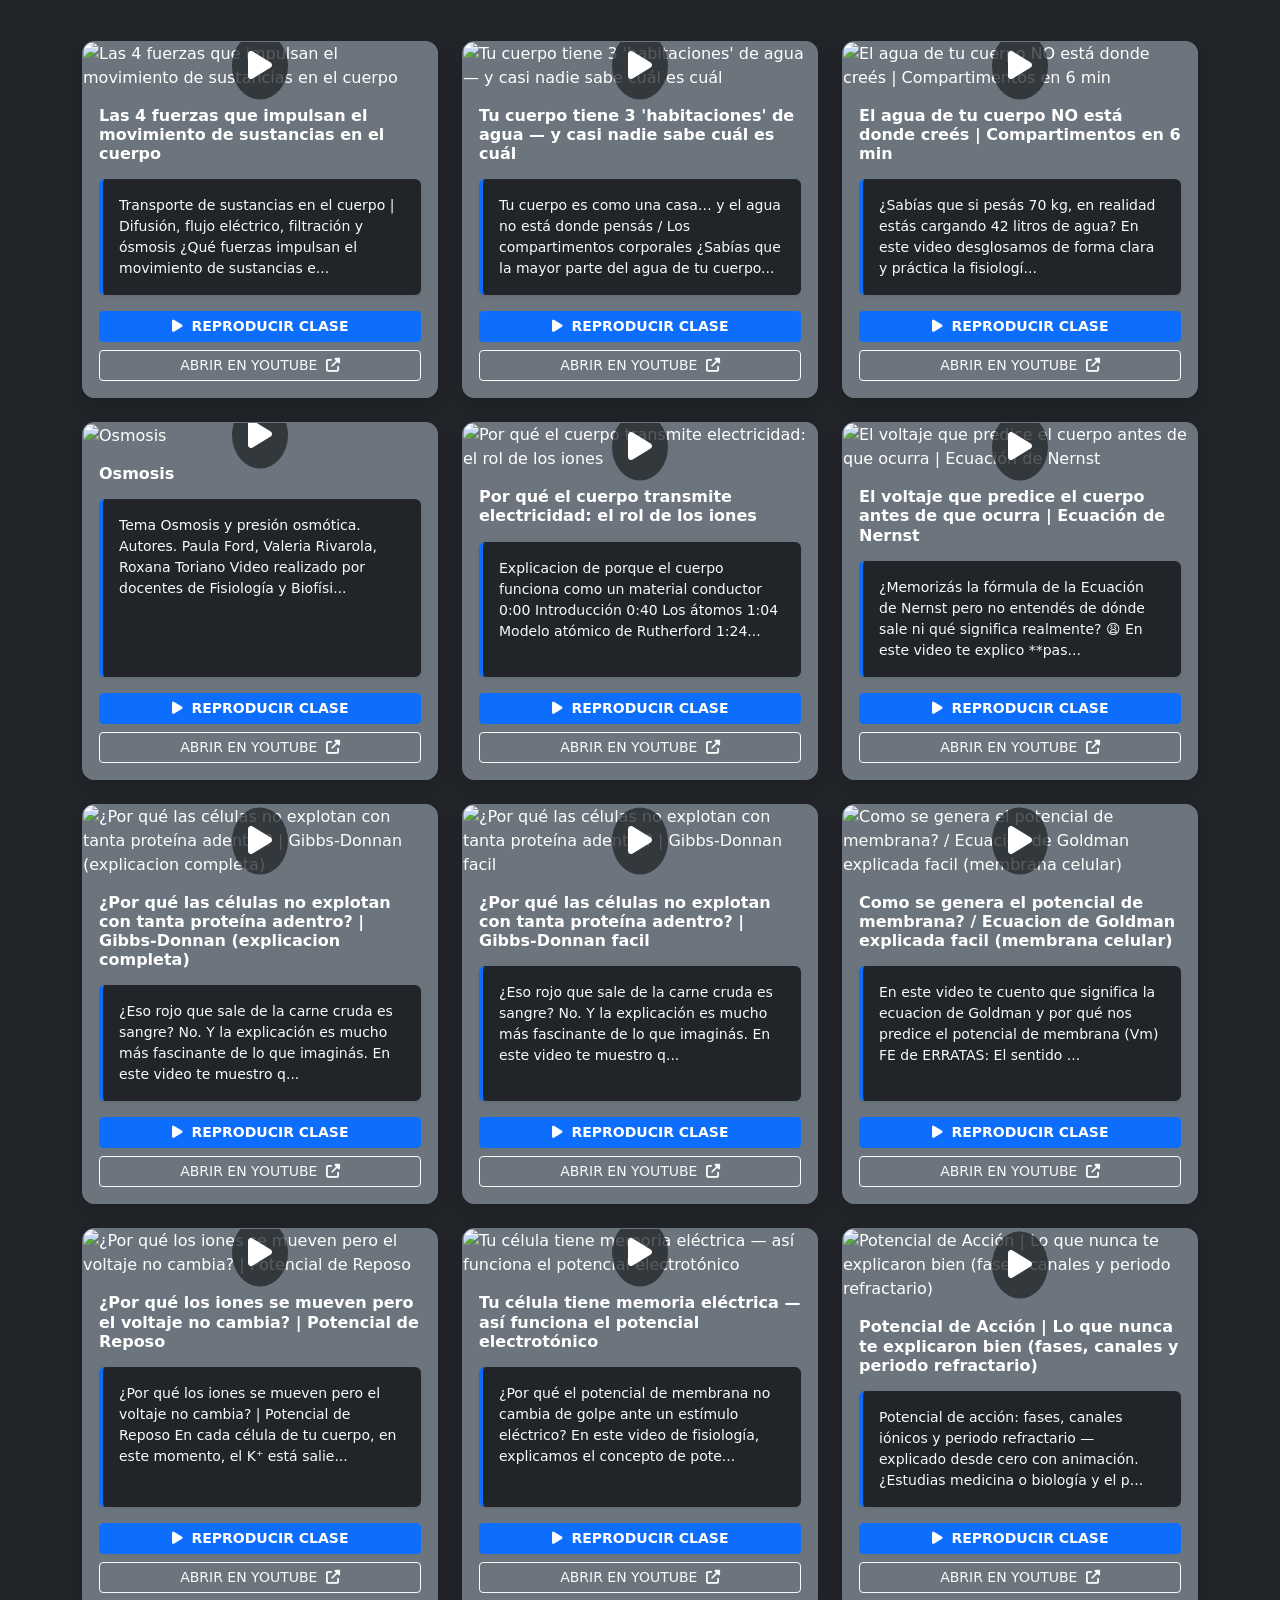
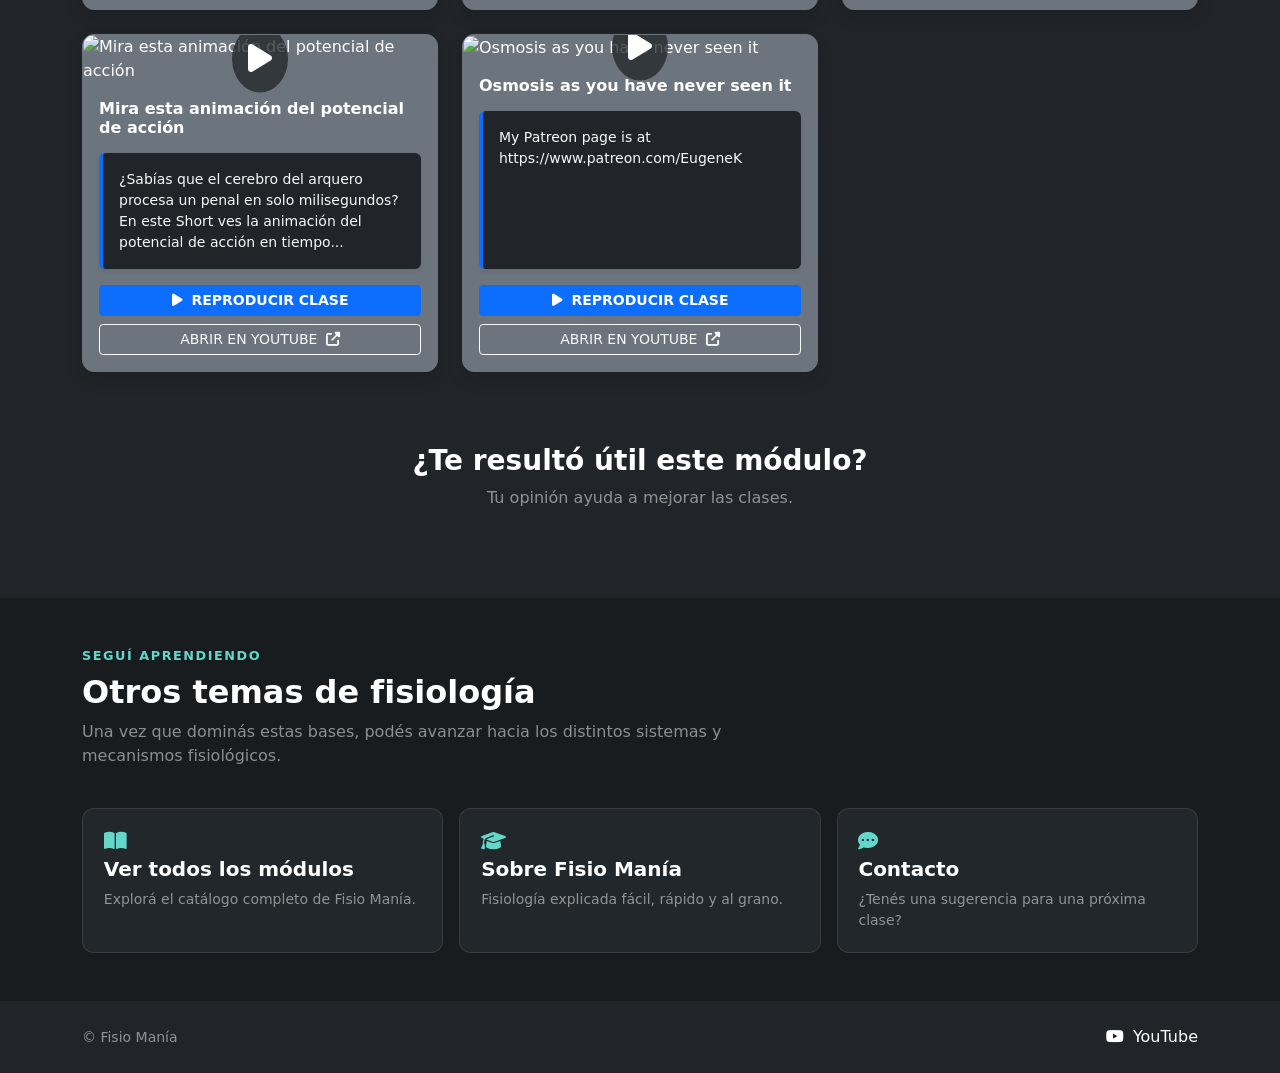
==== commit b63f82e4: "Update medio-interno.html" ====
--- a/medio-interno.html
+++ b/medio-interno.html
@@ -625,74 +625,7 @@
     </section>
 
 
-    <!-- MAPA CONCEPTUAL -->
-
-    <section class="concept-flow py-4">
-
-        <div class="container">
-
-            <div class="d-flex flex-column flex-md-row
-                        align-items-center justify-content-center gap-2">
-
-                <div class="flow-item">
-                    Fuerzas impulsoras
-                </div>
-
-                <div class="flow-arrow">
-                    <i class="fas fa-arrow-right"></i>
-                </div>
-
-                <div class="flow-item">
-                    Compartimientos
-                </div>
-
-                <div class="flow-arrow">
-                    <i class="fas fa-arrow-right"></i>
-                </div>
-
-                <div class="flow-item">
-                    Osmolaridad
-                </div>
-
-                <div class="flow-arrow">
-                    <i class="fas fa-arrow-right"></i>
-                </div>
-
-                <div class="flow-item">
-                    Tonicidad
-                </div>
-
-                <div class="flow-arrow">
-                    <i class="fas fa-arrow-right"></i>
-                </div>
-
-                <div class="flow-item">
-                    Electricidad
-                </div>
-
-                <div class="flow-arrow">
-                    <i class="fas fa-arrow-right"></i>
-                </div>
-
-                <div class="flow-item">
-                    Donnan + Goldman
-                </div>
-
-                <div class="flow-arrow">
-                    <i class="fas fa-arrow-right"></i>
-                </div>
-
-                <div class="flow-item">
-                    Potencial de acción
-                </div>
-
-            </div>
-
-        </div>
-
-    </section>
-
-
+    
     <!-- VIDEOS -->
 
     <section class="video-section text-white py-5"
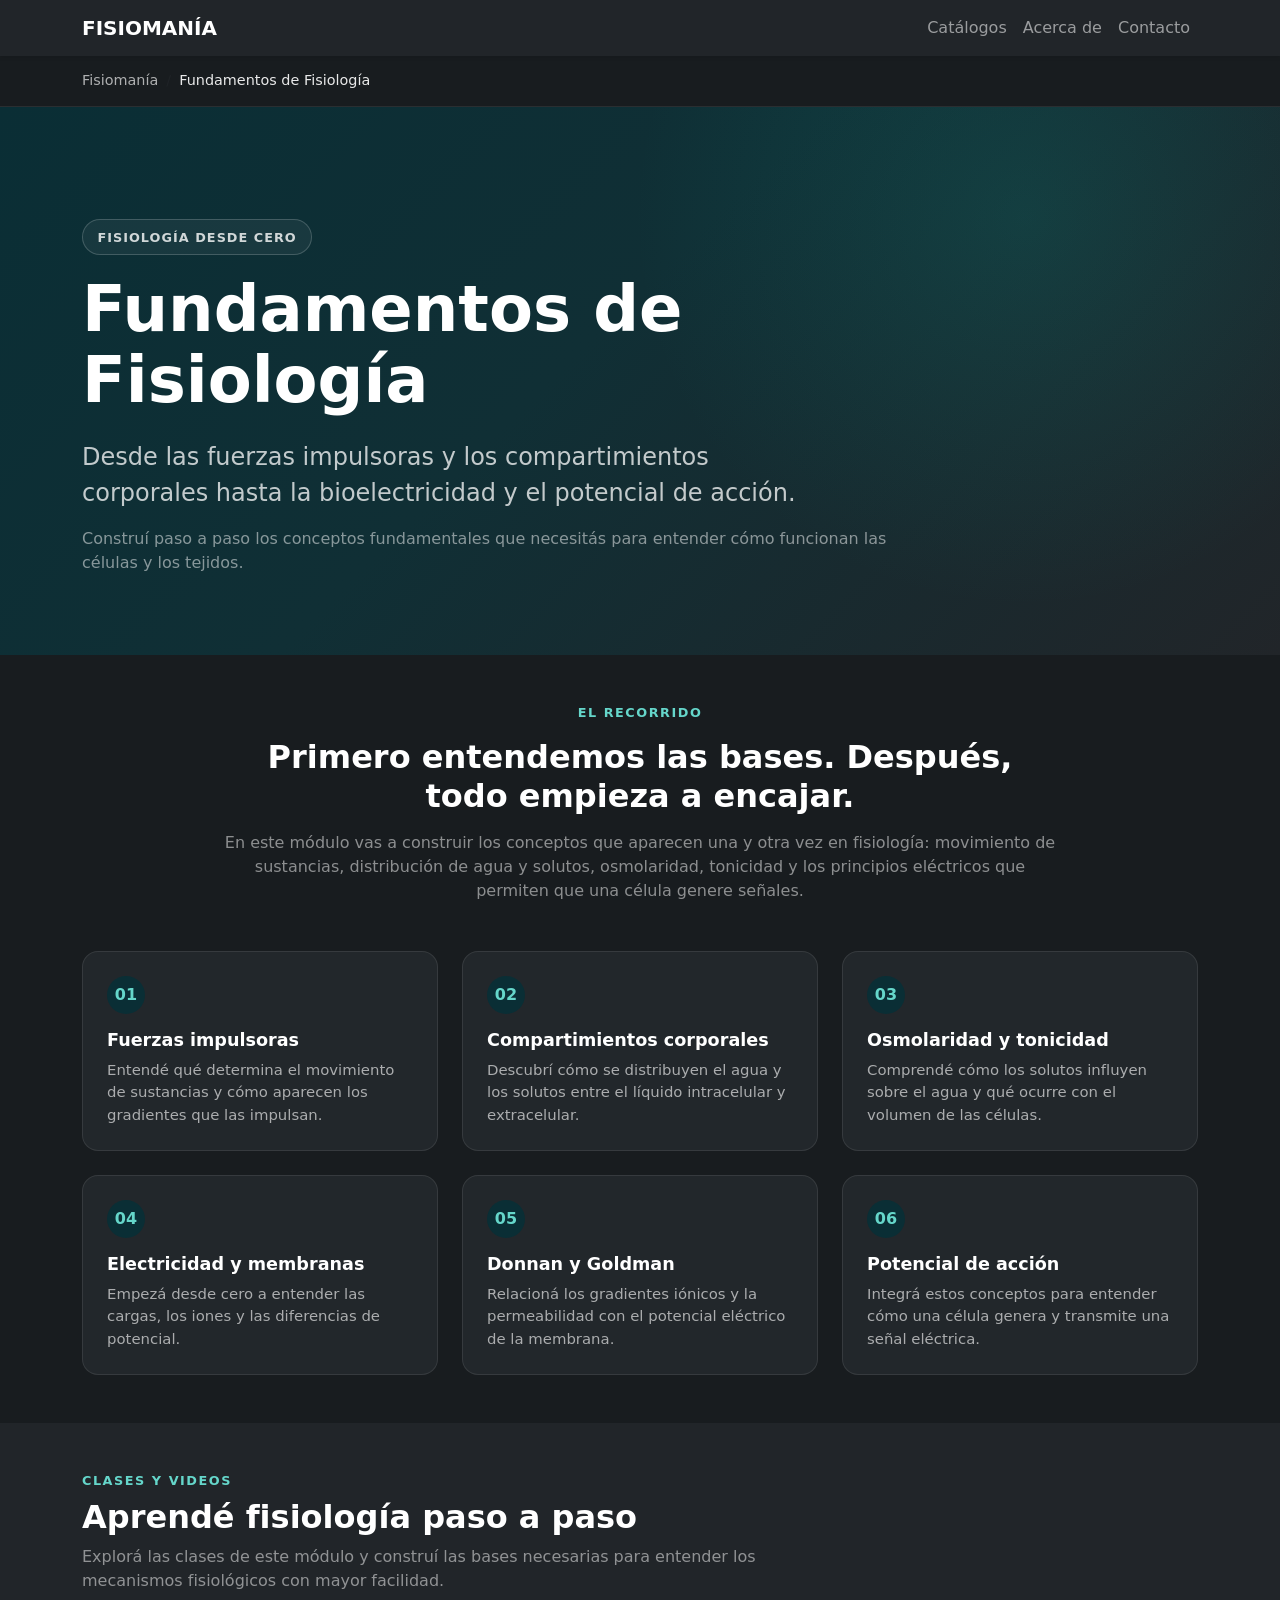
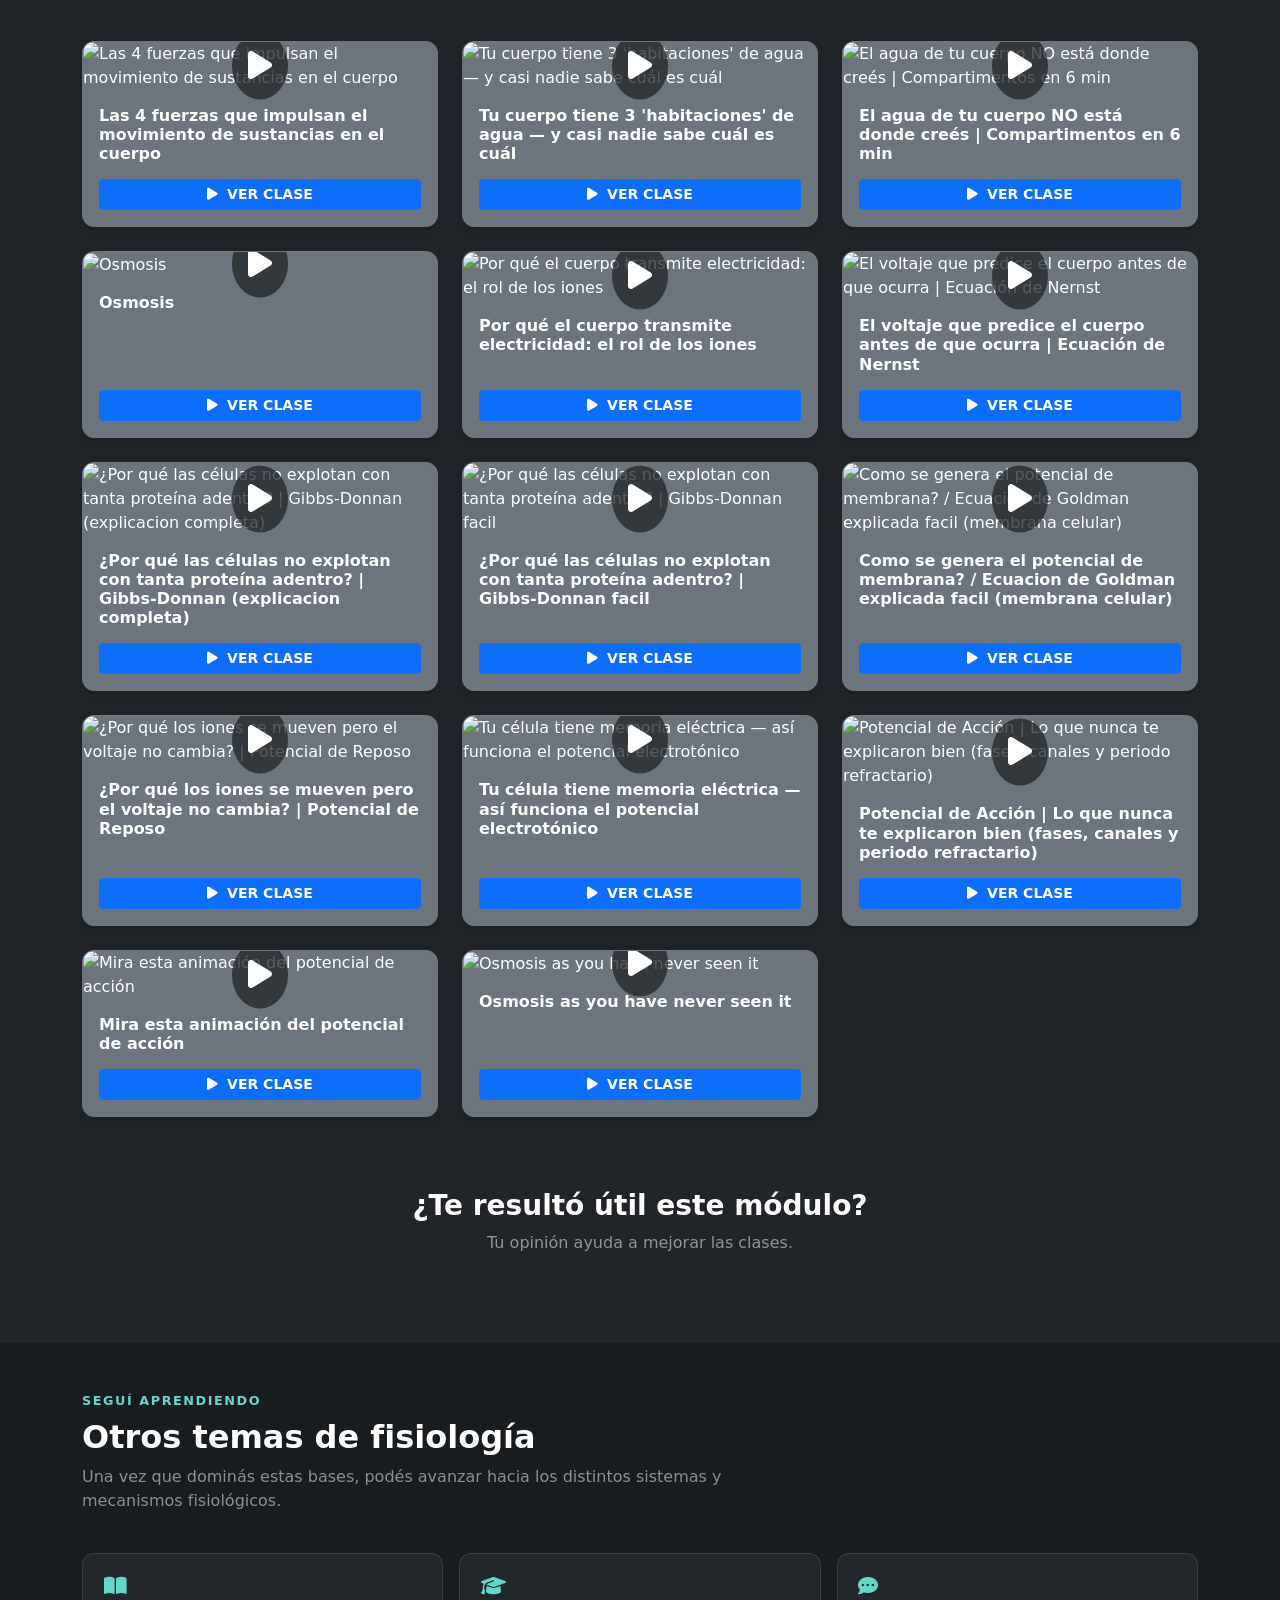
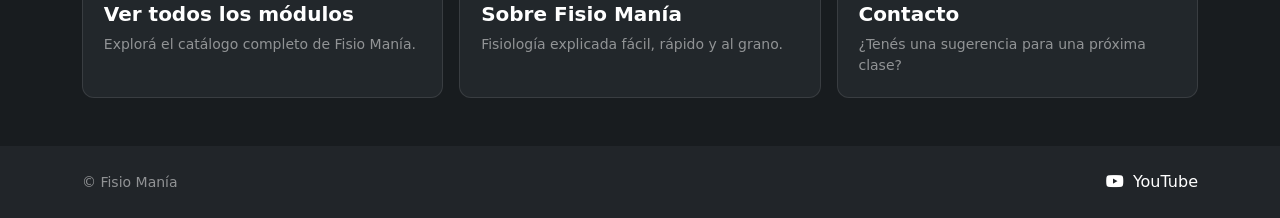
==== commit c264160f: "Update medio-interno.html" ====
--- a/medio-interno.html
+++ b/medio-interno.html
@@ -1076,79 +1076,51 @@
 
                         col.innerHTML = `
 
-                            <div class="card h-100 shadow border-secondary bg-secondary text-white">
-
-                                <div
-                                    class="position-relative"
-                                    style="cursor: pointer;"
-                                    onclick="reproducirVideo('${tituloSeguro ? video.videoId : video.videoId}', '${tituloSeguro}')">
-
-                                    <img
-                                        src="${video.thumbnail}"
-                                        class="card-img-top"
-                                        alt="${video.title}"
-                                        loading="lazy"
-                                        style="height: 200px; object-fit: cover;">
-
-                                    <div
-                                        class="position-absolute top-50 start-50 translate-middle text-white bg-dark bg-opacity-75 rounded-circle p-3">
-
-                                        <i class="fas fa-play fa-2x"></i>
-
-                                    </div>
-
-                                </div>
-
-
-                                <div class="card-body d-flex flex-column">
-
-                                    <h5 class="card-title fw-bold text-white fs-6 mb-2">
-                                        ${video.title}
-                                    </h5>
-
-
-                                    <div
-                                        class="p-3 bg-dark rounded shadow-sm mt-2 border-start border-primary border-4 flex-grow-1">
-
-                                        <p class="card-text text-light small mb-0">
-                                            ${desc}
-                                        </p>
-
-                                    </div>
-
-
-                                    <div class="mt-3 d-grid gap-2">
-
-                                        <button
-                                            onclick="reproducirVideo('${video.videoId}', '${tituloSeguro}')"
-                                            class="btn btn-sm btn-primary text-uppercase fw-bold">
-
-                                            <i class="fas fa-play me-1"></i>
-                                            Reproducir Clase
-
-                                        </button>
-
-
-                                        <a
-                                            href="${videoUrl}"
-                                            target="_blank"
-                                            rel="noopener"
-                                            class="btn btn-sm btn-outline-light text-uppercase">
-
-                                            Abrir en YouTube
-                                            <i class="fas fa-external-link-alt ms-1"></i>
-
-                                        </a>
-
-                                    </div>
-
-                                </div>
-
-                            </div>
-
-                        `;
-
-
+    <div class="card h-100 shadow border-secondary bg-secondary text-white">
+
+        <!-- MINIATURA CLICKEABLE -->
+        <div
+            class="position-relative"
+            style="cursor: pointer;"
+            onclick="reproducirVideo('${video.videoId}', '${tituloSeguro}')">
+
+            <img
+                src="${video.thumbnail}"
+                class="card-img-top"
+                alt="${video.title}"
+                loading="lazy"
+                style="height: 200px; object-fit: cover;">
+
+            <div
+                class="position-absolute top-50 start-50 translate-middle text-white bg-dark bg-opacity-75 rounded-circle p-3">
+
+                <i class="fas fa-play fa-2x"></i>
+
+            </div>
+
+        </div>
+
+        <!-- TÍTULO + BOTÓN -->
+        <div class="card-body d-flex flex-column">
+
+            <h5 class="card-title fw-bold text-white fs-6 mb-3">
+                ${video.title}
+            </h5>
+
+            <button
+                onclick="reproducirVideo('${video.videoId}', '${tituloSeguro}')"
+                class="btn btn-sm btn-primary text-uppercase fw-bold mt-auto">
+
+                <i class="fas fa-play me-1"></i>
+                Ver clase
+
+            </button>
+
+        </div>
+
+    </div>
+
+`;
                         contenedor.appendChild(col);
 
                     });
